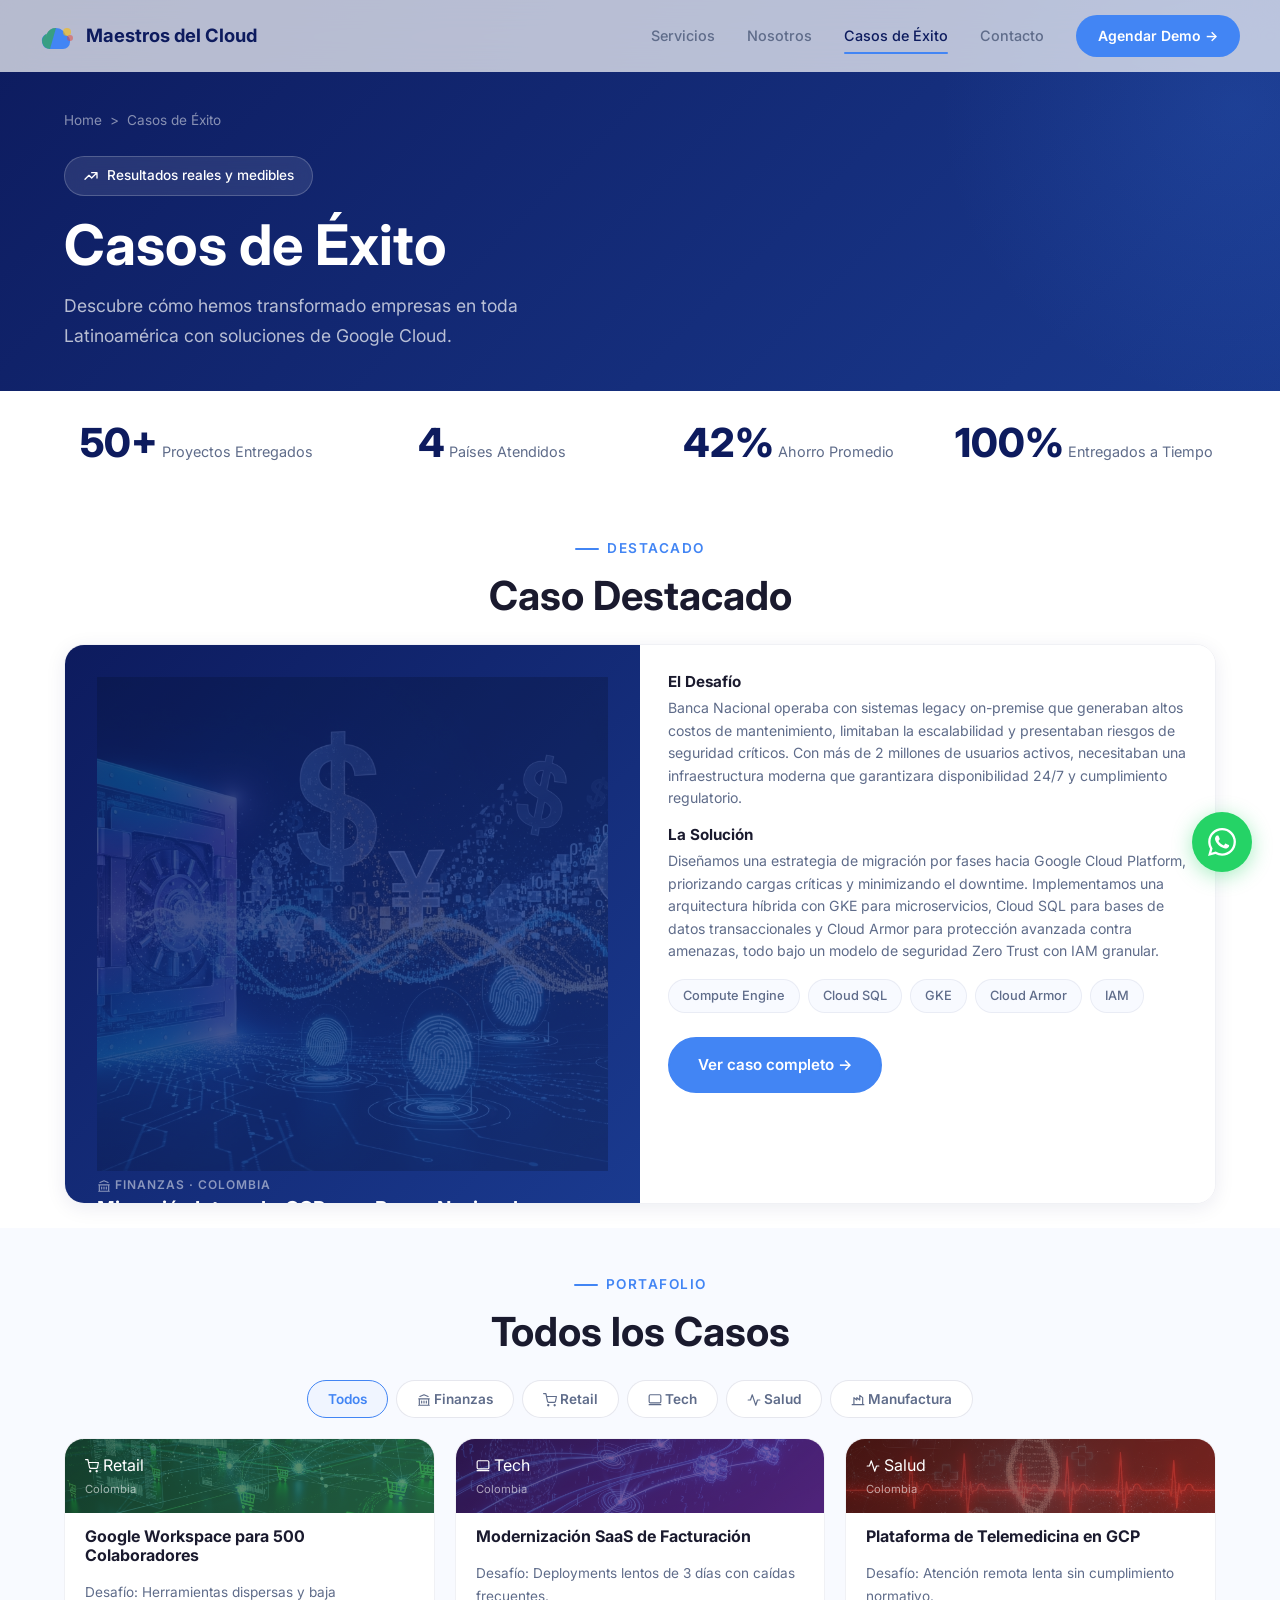
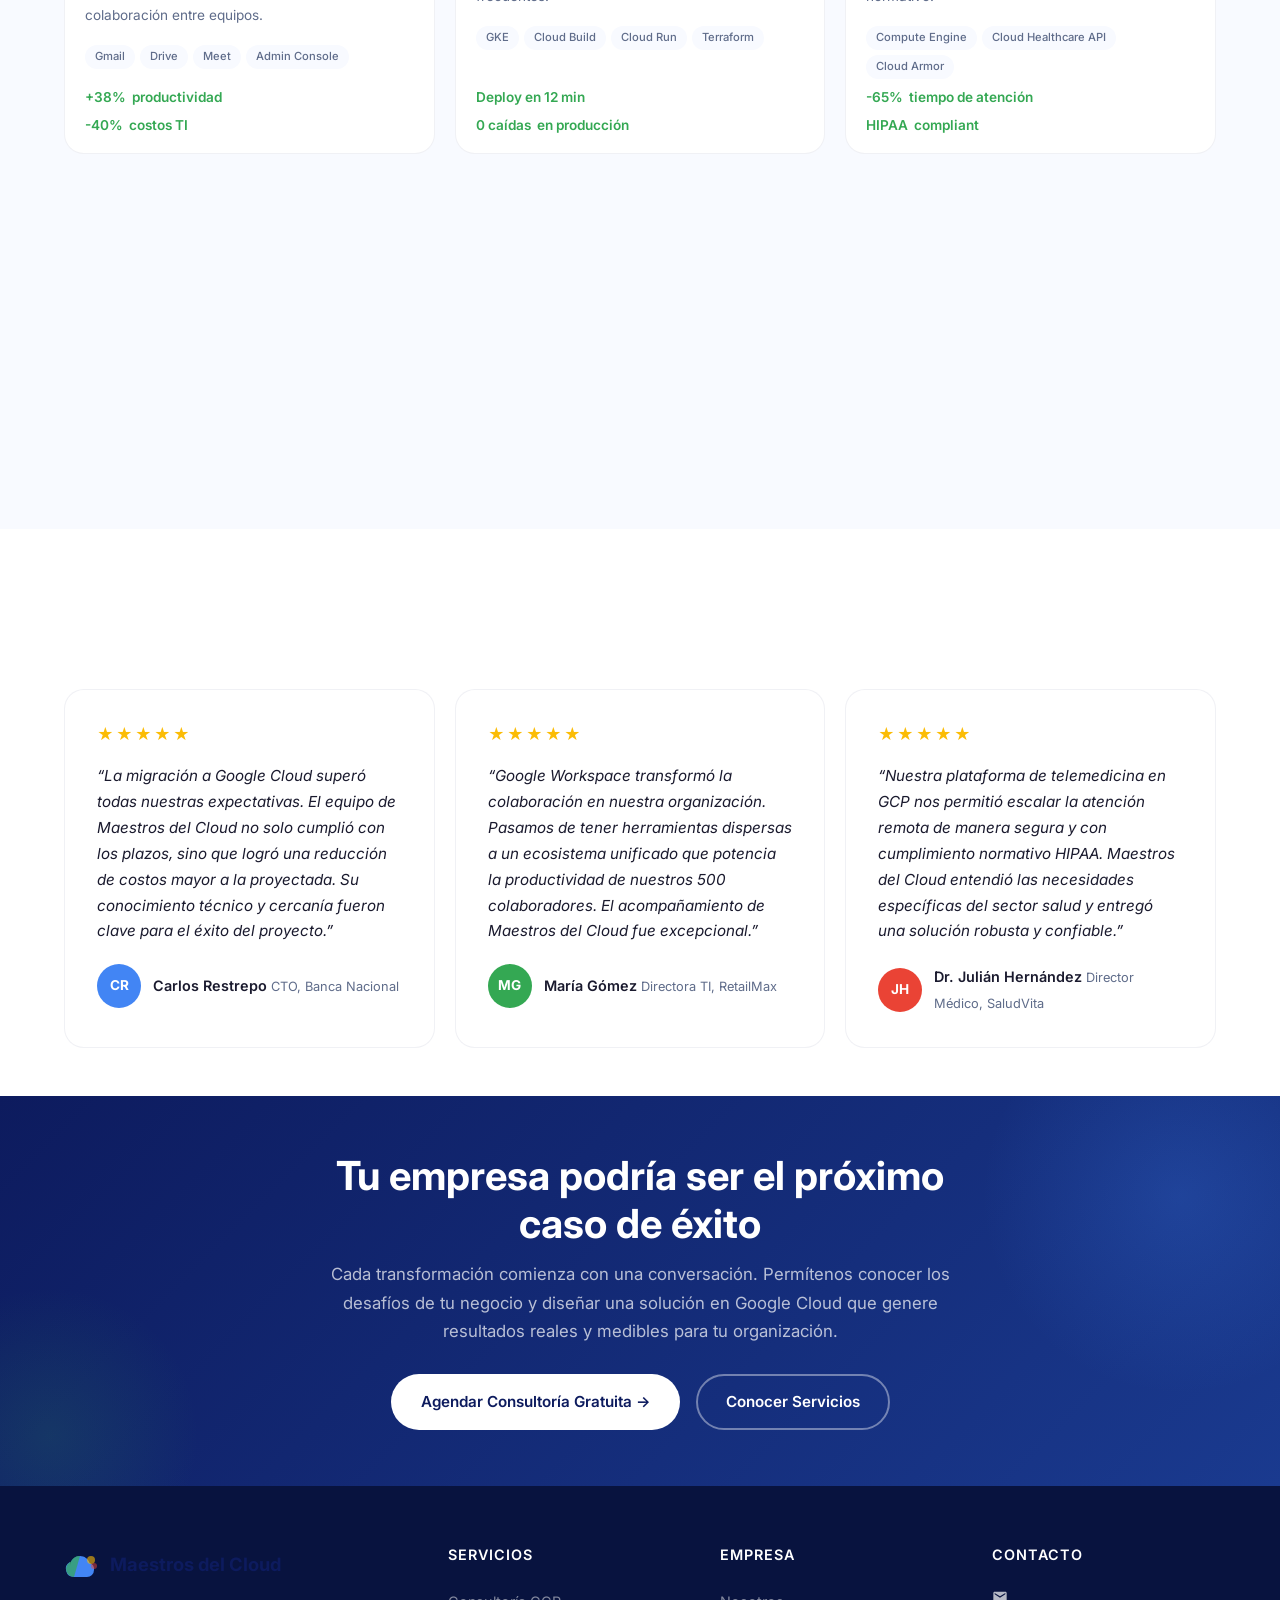
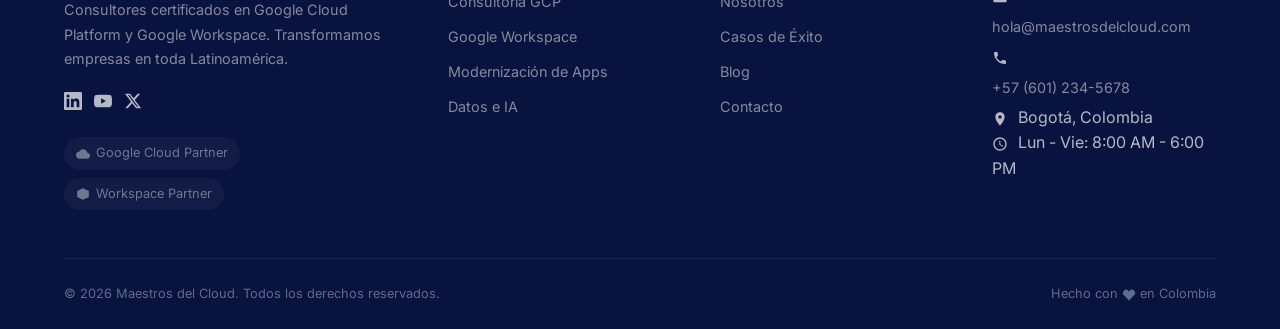
==== casos.html @ fa3786d3 "feat: Maestros del Cloud MVP - Google Cloud Partner website Complete static website for a Google Clo" ====
<!DOCTYPE html>
<html lang="es">
<head>
  <meta charset="UTF-8">
  <meta name="viewport" content="width=device-width, initial-scale=1.0">
  <meta name="description" content="Casos de &Eacute;xito &mdash; Maestros del Cloud. Descubre c&oacute;mo hemos transformado empresas en Latinoam&eacute;rica con soluciones de Google Cloud.">
  <meta name="keywords" content="Google Cloud, casos de &eacute;xito, migraci&oacute;n cloud, Colombia, LATAM, GCP, Google Workspace">
  <meta name="author" content="Maestros del Cloud">
  <title>Casos de &Eacute;xito &mdash; Maestros del Cloud | Google Cloud Partner Colombia</title>
  <link rel="icon" type="image/svg+xml" href="data:image/svg+xml,<svg xmlns='http://www.w3.org/2000/svg' width='32' height='32' viewBox='0 0 36 36'><path d='M6 20c0-5.523 4.477-10 10-10 4.4 0 8.1 2.8 9.5 6.7A7 7 0 0130 24a7 7 0 01-7 7H10a8 8 0 01-4-15z' fill='%234285F4'/><path d='M10 31a8 8 0 01-3.2-15.3A10 10 0 0116 10' fill='%2334A853' opacity='0.7'/><circle cx='27' cy='14' r='4' fill='%23FBBC05' opacity='0.6'/></svg>">
  <link rel="preconnect" href="https://fonts.googleapis.com">
  <link rel="preconnect" href="https://fonts.gstatic.com" crossorigin>
  <link href="https://fonts.googleapis.com/css2?family=Inter:wght@400;500;600;700;800&display=swap" rel="stylesheet">
  <link rel="stylesheet" href="styles.css">
</head>
<body>

  <!-- ============ NAVBAR ============ -->
  <nav class="navbar">
    <div class="nav-inner">
      <a href="index.html" class="nav-logo">
        <svg width="36" height="36" viewBox="0 0 36 36" fill="none">
          <path d="M6 20c0-5.523 4.477-10 10-10 4.4 0 8.1 2.8 9.5 6.7A7 7 0 0130 24a7 7 0 01-7 7H10a8 8 0 01-4-15z" fill="#4285F4"/>
          <path d="M10 31a8 8 0 01-3.2-15.3A10 10 0 0116 10" fill="#34A853" opacity="0.7"/>
          <circle cx="27" cy="14" r="4" fill="#FBBC05" opacity="0.6"/>
          <circle cx="30" cy="20" r="3" fill="#EA4335" opacity="0.5"/>
        </svg>
        <span>Maestros del Cloud</span>
      </a>
      <div class="nav-links">
        <a href="servicios.html">Servicios</a>
        <a href="nosotros.html">Nosotros</a>
        <a href="casos.html" class="active">Casos de &Eacute;xito</a>
        <a href="contacto.html">Contacto</a>
        <a href="contacto.html" class="nav-cta">Agendar Demo &rarr;</a>
      </div>
      <button class="hamburger" aria-label="Men&uacute;">
        <span></span><span></span><span></span>
      </button>
    </div>
  </nav>

  <!-- ============ PAGE HERO ============ -->
  <section class="page-hero">
    <div class="container">
      <nav class="breadcrumb reveal" aria-label="Breadcrumb">
        <a href="index.html">Home</a>
        <span>&gt;</span>
        <span>Casos de &Eacute;xito</span>
      </nav>
      <div class="hero-badge reveal reveal-delay-1"><svg width="16" height="16" viewBox="0 0 24 24" fill="none" stroke="currentColor" stroke-width="2" stroke-linecap="round" stroke-linejoin="round" style="display:inline;vertical-align:middle"><path d="M13 7h8m0 0v8m0-8l-8 8-4-4-6 6"/></svg> Resultados reales y medibles</div>
      <h1 class="reveal reveal-delay-2">Casos de &Eacute;xito</h1>
      <p class="page-hero-subtitle reveal reveal-delay-3">Descubre c&oacute;mo hemos transformado empresas en toda Latinoam&eacute;rica con soluciones de Google Cloud.</p>
    </div>
  </section>

  <!-- ============ STATS BAND ============ -->
  <section class="stats-band reveal">
    <div class="container">
      <div class="stats-grid">
        <div class="stat-item">
          <span class="stat-number" data-count="50" data-suffix="+">0</span>
          <span class="stat-label">Proyectos Entregados</span>
        </div>
        <div class="stat-item">
          <span class="stat-number" data-count="4">0</span>
          <span class="stat-label">Pa&iacute;ses Atendidos</span>
        </div>
        <div class="stat-item">
          <span class="stat-number" data-count="42" data-suffix="%">0</span>
          <span class="stat-label">Ahorro Promedio</span>
        </div>
        <div class="stat-item">
          <span class="stat-number" data-count="100" data-suffix="%">0</span>
          <span class="stat-label">Entregados a Tiempo</span>
        </div>
      </div>
    </div>
  </section>

  <!-- ============ FEATURED CASE ============ -->
  <section class="featured-case-section reveal">
    <div class="container">
      <div class="section-header">
        <span class="section-label reveal">Destacado</span>
        <h2 class="reveal reveal-delay-1">Caso Destacado</h2>
      </div>
      <div class="featured-case">
        <div class="featured-case-dark reveal reveal-delay-1">
          <img src="assets/case-finanzas.png" alt="" class="featured-case-bg" loading="lazy" aria-hidden="true">
          <span class="tag"><svg width="14" height="14" viewBox="0 0 24 24" fill="none" stroke="currentColor" stroke-width="2" stroke-linecap="round" stroke-linejoin="round" style="display:inline;vertical-align:middle"><path d="M3 21h18M3 10h18M5 6l7-3 7 3M4 10v11m16-11v11M8 14v3m4-3v3m4-3v3"/></svg> FINANZAS &middot; COLOMBIA</span>
          <h3>Migraci&oacute;n Integral a GCP para Banca Nacional</h3>
          <div class="featured-metrics">
            <div class="featured-metric">
              <span class="value green">-42%</span>
              <span class="label">Reducci&oacute;n de costos</span>
            </div>
            <div class="featured-metric">
              <span class="value yellow">99.99%</span>
              <span class="label">Uptime alcanzado</span>
            </div>
            <div class="featured-metric">
              <span class="value blue">6 sem</span>
              <span class="label">Tiempo de migraci&oacute;n</span>
            </div>
          </div>
        </div>
        <div class="featured-case-light reveal reveal-delay-2">
          <h4>El Desaf&iacute;o</h4>
          <p>Banca Nacional operaba con sistemas legacy on-premise que generaban altos costos de mantenimiento, limitaban la escalabilidad y presentaban riesgos de seguridad cr&iacute;ticos. Con m&aacute;s de 2 millones de usuarios activos, necesitaban una infraestructura moderna que garantizara disponibilidad 24/7 y cumplimiento regulatorio.</p>
          <h4>La Soluci&oacute;n</h4>
          <p>Dise&ntilde;amos una estrategia de migraci&oacute;n por fases hacia Google Cloud Platform, priorizando cargas cr&iacute;ticas y minimizando el downtime. Implementamos una arquitectura h&iacute;brida con GKE para microservicios, Cloud SQL para bases de datos transaccionales y Cloud Armor para protecci&oacute;n avanzada contra amenazas, todo bajo un modelo de seguridad Zero Trust con IAM granular.</p>
          <div class="tech-pills">
            <span class="tech-pill">Compute Engine</span>
            <span class="tech-pill">Cloud SQL</span>
            <span class="tech-pill">GKE</span>
            <span class="tech-pill">Cloud Armor</span>
            <span class="tech-pill">IAM</span>
          </div>
          <a href="#" class="btn btn-accent">Ver caso completo &rarr;</a>
        </div>
      </div>
    </div>
  </section>

  <!-- ============ FILTER + CASES GRID ============ -->
  <section class="bg-light reveal">
    <div class="container">
      <div class="section-header">
        <span class="section-label reveal">Portafolio</span>
        <h2 class="reveal reveal-delay-1">Todos los Casos</h2>
      </div>

      <div class="filter-tabs">
        <button class="filter-tab active" data-filter="all">Todos</button>
        <button class="filter-tab" data-filter="finanzas"><svg width="14" height="14" viewBox="0 0 24 24" fill="none" stroke="currentColor" stroke-width="2" stroke-linecap="round" stroke-linejoin="round" style="display:inline;vertical-align:middle"><path d="M3 21h18M3 10h18M5 6l7-3 7 3M4 10v11m16-11v11M8 14v3m4-3v3m4-3v3"/></svg> Finanzas</button>
        <button class="filter-tab" data-filter="retail"><svg width="14" height="14" viewBox="0 0 24 24" fill="none" stroke="currentColor" stroke-width="2" stroke-linecap="round" stroke-linejoin="round" style="display:inline;vertical-align:middle"><circle cx="9" cy="21" r="1"/><circle cx="20" cy="21" r="1"/><path d="M1 1h4l2.68 13.39a2 2 0 002 1.61h9.72a2 2 0 002-1.61L23 6H6"/></svg> Retail</button>
        <button class="filter-tab" data-filter="tech"><svg width="14" height="14" viewBox="0 0 24 24" fill="none" stroke="currentColor" stroke-width="2" stroke-linecap="round" stroke-linejoin="round" style="display:inline;vertical-align:middle"><rect x="2" y="3" width="20" height="14" rx="2" ry="2"/><line x1="2" y1="20" x2="22" y2="20"/></svg> Tech</button>
        <button class="filter-tab" data-filter="salud"><svg width="14" height="14" viewBox="0 0 24 24" fill="none" stroke="currentColor" stroke-width="2" stroke-linecap="round" stroke-linejoin="round" style="display:inline;vertical-align:middle"><path d="M22 12h-4l-3 9L9 3l-3 9H2"/></svg> Salud</button>
        <button class="filter-tab" data-filter="manufactura"><svg width="14" height="14" viewBox="0 0 24 24" fill="none" stroke="currentColor" stroke-width="2" stroke-linecap="round" stroke-linejoin="round" style="display:inline;vertical-align:middle"><path d="M2 20h20M5 20V8l5 4V8l5 4V4l5 4v12"/></svg> Manufactura</button>
      </div>

      <div class="cases-grid">

        <!-- Card 1: Retail — Colombia -->
        <div class="case-card reveal reveal-delay-1" data-category="retail">
          <div class="case-card-header retail">
            <img src="assets/case-retail.png" alt="" class="case-card-bg" loading="lazy" aria-hidden="true">
            <span class="case-tag"><svg width="14" height="14" viewBox="0 0 24 24" fill="none" stroke="currentColor" stroke-width="2" stroke-linecap="round" stroke-linejoin="round" style="display:inline;vertical-align:middle"><circle cx="9" cy="21" r="1"/><circle cx="20" cy="21" r="1"/><path d="M1 1h4l2.68 13.39a2 2 0 002 1.61h9.72a2 2 0 002-1.61L23 6H6"/></svg> Retail</span>
            <span class="country-tag">Colombia</span>
          </div>
          <h4>Google Workspace para 500 Colaboradores</h4>
          <div class="case-card-body">
            <p>Desaf&iacute;o: Herramientas dispersas y baja colaboraci&oacute;n entre equipos.</p>
            <div class="case-techs">
              <span class="case-tech-pill">Gmail</span>
              <span class="case-tech-pill">Drive</span>
              <span class="case-tech-pill">Meet</span>
              <span class="case-tech-pill">Admin Console</span>
            </div>
            <div class="case-results">
              <div class="result-item">
                <span class="result-value">+38%</span>
                <span class="result-label">productividad</span>
              </div>
              <div class="result-item">
                <span class="result-value">-40%</span>
                <span class="result-label">costos TI</span>
              </div>
            </div>
          </div>
        </div>

        <!-- Card 2: Tech — Colombia -->
        <div class="case-card reveal reveal-delay-1" data-category="tech">
          <div class="case-card-header tech">
            <img src="assets/case-tech.png" alt="" class="case-card-bg" loading="lazy" aria-hidden="true">
            <span class="case-tag"><svg width="14" height="14" viewBox="0 0 24 24" fill="none" stroke="currentColor" stroke-width="2" stroke-linecap="round" stroke-linejoin="round" style="display:inline;vertical-align:middle"><rect x="2" y="3" width="20" height="14" rx="2" ry="2"/><line x1="2" y1="20" x2="22" y2="20"/></svg> Tech</span>
            <span class="country-tag">Colombia</span>
          </div>
          <h4>Modernizaci&oacute;n SaaS de Facturaci&oacute;n</h4>
          <div class="case-card-body">
            <p>Desaf&iacute;o: Deployments lentos de 3 d&iacute;as con ca&iacute;das frecuentes.</p>
            <div class="case-techs">
              <span class="case-tech-pill">GKE</span>
              <span class="case-tech-pill">Cloud Build</span>
              <span class="case-tech-pill">Cloud Run</span>
              <span class="case-tech-pill">Terraform</span>
            </div>
            <div class="case-results">
              <div class="result-item">
                <span class="result-value">Deploy en 12 min</span>
                <span class="result-label"></span>
              </div>
              <div class="result-item">
                <span class="result-value">0 ca&iacute;das</span>
                <span class="result-label">en producci&oacute;n</span>
              </div>
            </div>
          </div>
        </div>

        <!-- Card 3: Salud — Colombia -->
        <div class="case-card reveal reveal-delay-2" data-category="salud">
          <div class="case-card-header salud">
            <img src="assets/case-salud.png" alt="" class="case-card-bg" loading="lazy" aria-hidden="true">
            <span class="case-tag"><svg width="14" height="14" viewBox="0 0 24 24" fill="none" stroke="currentColor" stroke-width="2" stroke-linecap="round" stroke-linejoin="round" style="display:inline;vertical-align:middle"><path d="M22 12h-4l-3 9L9 3l-3 9H2"/></svg> Salud</span>
            <span class="country-tag">Colombia</span>
          </div>
          <h4>Plataforma de Telemedicina en GCP</h4>
          <div class="case-card-body">
            <p>Desaf&iacute;o: Atenci&oacute;n remota lenta sin cumplimiento normativo.</p>
            <div class="case-techs">
              <span class="case-tech-pill">Compute Engine</span>
              <span class="case-tech-pill">Cloud Healthcare API</span>
              <span class="case-tech-pill">Cloud Armor</span>
            </div>
            <div class="case-results">
              <div class="result-item">
                <span class="result-value">-65%</span>
                <span class="result-label">tiempo de atenci&oacute;n</span>
              </div>
              <div class="result-item">
                <span class="result-value">HIPAA</span>
                <span class="result-label">compliant</span>
              </div>
            </div>
          </div>
        </div>

        <!-- Card 4: Manufactura — Ecuador -->
        <div class="case-card reveal reveal-delay-2" data-category="manufactura">
          <div class="case-card-header manufactura">
            <img src="assets/case-manufactura.png" alt="" class="case-card-bg" loading="lazy" aria-hidden="true">
            <span class="case-tag"><svg width="14" height="14" viewBox="0 0 24 24" fill="none" stroke="currentColor" stroke-width="2" stroke-linecap="round" stroke-linejoin="round" style="display:inline;vertical-align:middle"><path d="M2 20h20M5 20V8l5 4V8l5 4V4l5 4v12"/></svg> Manufactura</span>
            <span class="country-tag">Ecuador</span>
          </div>
          <h4>Anal&iacute;tica en Tiempo Real</h4>
          <div class="case-card-body">
            <p>Desaf&iacute;o: Reportes con 48 horas de retraso en l&iacute;nea de producci&oacute;n.</p>
            <div class="case-techs">
              <span class="case-tech-pill">BigQuery</span>
              <span class="case-tech-pill">Pub/Sub</span>
              <span class="case-tech-pill">Looker</span>
              <span class="case-tech-pill">Dataflow</span>
            </div>
            <div class="case-results">
              <div class="result-item">
                <span class="result-value">Datos en tiempo real</span>
                <span class="result-label"></span>
              </div>
              <div class="result-item">
                <span class="result-value">-28%</span>
                <span class="result-label">paradas no planificadas</span>
              </div>
            </div>
          </div>
        </div>

        <!-- Card 5: Finanzas — Peru -->
        <div class="case-card reveal reveal-delay-3" data-category="finanzas">
          <div class="case-card-header finanzas">
            <img src="assets/case-finanzas.png" alt="" class="case-card-bg" loading="lazy" aria-hidden="true">
            <span class="case-tag"><svg width="14" height="14" viewBox="0 0 24 24" fill="none" stroke="currentColor" stroke-width="2" stroke-linecap="round" stroke-linejoin="round" style="display:inline;vertical-align:middle"><path d="M3 21h18M3 10h18M5 6l7-3 7 3M4 10v11m16-11v11M8 14v3m4-3v3m4-3v3"/></svg> Finanzas</span>
            <span class="country-tag">Per&uacute;</span>
          </div>
          <h4>Detecci&oacute;n de Fraude con ML</h4>
          <div class="case-card-body">
            <p>Desaf&iacute;o: Sistema de detecci&oacute;n obsoleto con alta tasa de falsos positivos.</p>
            <div class="case-techs">
              <span class="case-tech-pill">Vertex AI</span>
              <span class="case-tech-pill">BigQuery ML</span>
              <span class="case-tech-pill">Pub/Sub</span>
              <span class="case-tech-pill">Cloud Functions</span>
            </div>
            <div class="case-results">
              <div class="result-item">
                <span class="result-value">96%</span>
                <span class="result-label">precisi&oacute;n</span>
              </div>
              <div class="result-item">
                <span class="result-value">$1.4M</span>
                <span class="result-label">ahorrado en fraude</span>
              </div>
            </div>
          </div>
        </div>

        <!-- Card 6: Retail — Mexico -->
        <div class="case-card reveal reveal-delay-3" data-category="retail">
          <div class="case-card-header retail">
            <img src="assets/case-retail.png" alt="" class="case-card-bg" loading="lazy" aria-hidden="true">
            <span class="case-tag"><svg width="14" height="14" viewBox="0 0 24 24" fill="none" stroke="currentColor" stroke-width="2" stroke-linecap="round" stroke-linejoin="round" style="display:inline;vertical-align:middle"><circle cx="9" cy="21" r="1"/><circle cx="20" cy="21" r="1"/><path d="M1 1h4l2.68 13.39a2 2 0 002 1.61h9.72a2 2 0 002-1.61L23 6H6"/></svg> Retail</span>
            <span class="country-tag">M&eacute;xico</span>
          </div>
          <h4>E-commerce Escalable en GCP</h4>
          <div class="case-card-body">
            <p>Desaf&iacute;o: Infraestructura que no soportaba picos de demanda estacionales.</p>
            <div class="case-techs">
              <span class="case-tech-pill">GKE</span>
              <span class="case-tech-pill">Cloud CDN</span>
              <span class="case-tech-pill">Cloud Load Balancing</span>
              <span class="case-tech-pill">Memorystore</span>
            </div>
            <div class="case-results">
              <div class="result-item">
                <span class="result-value">10x</span>
                <span class="result-label">capacidad</span>
              </div>
              <div class="result-item">
                <span class="result-value">-35%</span>
                <span class="result-label">costos de infraestructura</span>
              </div>
            </div>
          </div>
        </div>

      </div>
    </div>
  </section>

  <!-- ============ TESTIMONIALS ============ -->
  <section class="reveal">
    <div class="container">
      <div class="section-header">
        <span class="section-label reveal">Testimonios</span>
        <h2 class="reveal reveal-delay-1">Lo que dicen nuestros clientes</h2>
      </div>
      <div class="cases-grid">

        <div class="testimonial-card reveal reveal-delay-1">
          <div class="testimonial-stars">&starf;&starf;&starf;&starf;&starf;</div>
          <blockquote>&ldquo;La migraci&oacute;n a Google Cloud super&oacute; todas nuestras expectativas. El equipo de Maestros del Cloud no solo cumpli&oacute; con los plazos, sino que logr&oacute; una reducci&oacute;n de costos mayor a la proyectada. Su conocimiento t&eacute;cnico y cercan&iacute;a fueron clave para el &eacute;xito del proyecto.&rdquo;</blockquote>
          <div class="testimonial-author">
            <div class="testimonial-avatar" style="background-color: #4285F4;">CR</div>
            <div>
              <span class="name">Carlos Restrepo</span>
              <span class="role">CTO, Banca Nacional</span>
            </div>
          </div>
        </div>

        <div class="testimonial-card reveal reveal-delay-2">
          <div class="testimonial-stars">&starf;&starf;&starf;&starf;&starf;</div>
          <blockquote>&ldquo;Google Workspace transform&oacute; la colaboraci&oacute;n en nuestra organizaci&oacute;n. Pasamos de tener herramientas dispersas a un ecosistema unificado que potencia la productividad de nuestros 500 colaboradores. El acompa&ntilde;amiento de Maestros del Cloud fue excepcional.&rdquo;</blockquote>
          <div class="testimonial-author">
            <div class="testimonial-avatar" style="background-color: #34A853;">MG</div>
            <div>
              <span class="name">Mar&iacute;a G&oacute;mez</span>
              <span class="role">Directora TI, RetailMax</span>
            </div>
          </div>
        </div>

        <div class="testimonial-card reveal reveal-delay-3">
          <div class="testimonial-stars">&starf;&starf;&starf;&starf;&starf;</div>
          <blockquote>&ldquo;Nuestra plataforma de telemedicina en GCP nos permiti&oacute; escalar la atenci&oacute;n remota de manera segura y con cumplimiento normativo HIPAA. Maestros del Cloud entendi&oacute; las necesidades espec&iacute;ficas del sector salud y entreg&oacute; una soluci&oacute;n robusta y confiable.&rdquo;</blockquote>
          <div class="testimonial-author">
            <div class="testimonial-avatar" style="background-color: #EA4335;">JH</div>
            <div>
              <span class="name">Dr. Juli&aacute;n Hern&aacute;ndez</span>
              <span class="role">Director M&eacute;dico, SaludVita</span>
            </div>
          </div>
        </div>

      </div>
    </div>
  </section>

  <!-- ============ CTA ============ -->
  <section class="cta-section reveal">
    <div class="container">
      <div class="cta-content">
        <h2>Tu empresa podr&iacute;a ser el pr&oacute;ximo caso de &eacute;xito</h2>
        <p>Cada transformaci&oacute;n comienza con una conversaci&oacute;n. Perm&iacute;tenos conocer los desaf&iacute;os de tu negocio y dise&ntilde;ar una soluci&oacute;n en Google Cloud que genere resultados reales y medibles para tu organizaci&oacute;n.</p>
        <div class="cta-buttons">
          <a href="contacto.html" class="btn btn-primary">Agendar Consultor&iacute;a Gratuita &rarr;</a>
          <a href="servicios.html" class="btn btn-outline">Conocer Servicios</a>
        </div>
      </div>
    </div>
  </section>

  <!-- ============ FOOTER ============ -->
  <footer class="footer">
    <div class="container">
      <div class="footer-grid">
        <div class="footer-brand">
          <a href="index.html" class="nav-logo">
            <svg width="36" height="36" viewBox="0 0 36 36" fill="none" xmlns="http://www.w3.org/2000/svg">
              <path d="M6 20c0-5.523 4.477-10 10-10 4.4 0 8.1 2.8 9.5 6.7A7 7 0 0130 24a7 7 0 01-7 7H10a8 8 0 01-4-15z" fill="#4285F4"/>
              <path d="M10 31a8 8 0 01-3.2-15.3A10 10 0 0116 10" fill="#34A853" opacity="0.7"/>
              <circle cx="27" cy="14" r="4" fill="#FBBC05" opacity="0.6"/>
              <circle cx="30" cy="20" r="3" fill="#EA4335" opacity="0.5"/>
            </svg>
            <span>Maestros del Cloud</span>
          </a>
          <p>Consultores certificados en Google Cloud Platform y Google Workspace. Transformamos empresas en toda Latinoam&eacute;rica.</p>
          <div class="footer-socials">
            <a href="#" aria-label="LinkedIn" target="_blank" rel="noopener noreferrer">
              <svg width="18" height="18" viewBox="0 0 24 24" fill="currentColor"><path d="M20.447 20.452h-3.554v-5.569c0-1.328-.027-3.037-1.852-3.037-1.853 0-2.136 1.445-2.136 2.939v5.667H9.351V9h3.414v1.561h.046c.477-.9 1.637-1.85 3.37-1.85 3.601 0 4.267 2.37 4.267 5.455v6.286zM5.337 7.433a2.062 2.062 0 01-2.063-2.065 2.064 2.064 0 112.063 2.065zm1.782 13.019H3.555V9h3.564v11.452zM22.225 0H1.771C.792 0 0 .774 0 1.729v20.542C0 23.227.792 24 1.771 24h20.451C23.2 24 24 23.227 24 22.271V1.729C24 .774 23.2 0 22.222 0h.003z"/></svg>
            </a>
            <a href="#" aria-label="YouTube" target="_blank" rel="noopener noreferrer">
              <svg width="18" height="18" viewBox="0 0 24 24" fill="currentColor"><path d="M23.498 6.186a3.016 3.016 0 00-2.122-2.136C19.505 3.545 12 3.545 12 3.545s-7.505 0-9.377.505A3.017 3.017 0 00.502 6.186C0 8.07 0 12 0 12s0 3.93.502 5.814a3.016 3.016 0 002.122 2.136c1.871.505 9.376.505 9.376.505s7.505 0 9.377-.505a3.015 3.015 0 002.122-2.136C24 15.93 24 12 24 12s0-3.93-.502-5.814zM9.545 15.568V8.432L15.818 12l-6.273 3.568z"/></svg>
            </a>
            <a href="#" aria-label="X (Twitter)" target="_blank" rel="noopener noreferrer">
              <svg width="18" height="18" viewBox="0 0 24 24" fill="currentColor"><path d="M18.244 2.25h3.308l-7.227 8.26 8.502 11.24H16.17l-5.214-6.817L4.99 21.75H1.68l7.73-8.835L1.254 2.25H8.08l4.713 6.231zm-1.161 17.52h1.833L7.084 4.126H5.117z"/></svg>
            </a>
          </div>
          <div class="footer-badges">
            <span class="footer-badge"><svg width="14" height="14" viewBox="0 0 24 24" fill="currentColor" style="display:inline;vertical-align:middle"><path d="M19.35 10.04A7.49 7.49 0 0012 4C9.11 4 6.6 5.64 5.35 8.04A5.994 5.994 0 000 14c0 3.31 2.69 6 6 6h13c2.76 0 5-2.24 5-5 0-2.64-2.05-4.78-4.65-4.96z"/></svg> Google Cloud Partner</span>
            <span class="footer-badge"><svg width="14" height="14" viewBox="0 0 24 24" fill="currentColor" style="display:inline;vertical-align:middle"><path d="M12 2L2 7v10l10 5 10-5V7L12 2z"/></svg> Workspace Partner</span>
          </div>
        </div>
        <div class="footer-col">
          <h4>Servicios</h4>
          <ul>
            <li><a href="servicios.html">Consultor&iacute;a GCP</a></li>
            <li><a href="servicios.html">Google Workspace</a></li>
            <li><a href="servicios.html">Modernizaci&oacute;n de Apps</a></li>
            <li><a href="servicios.html">Datos e IA</a></li>
          </ul>
        </div>
        <div class="footer-col">
          <h4>Empresa</h4>
          <ul>
            <li><a href="nosotros.html">Nosotros</a></li>
            <li><a href="casos.html">Casos de &Eacute;xito</a></li>
            <li><a href="#">Blog</a></li>
            <li><a href="contacto.html">Contacto</a></li>
          </ul>
        </div>
        <div class="footer-col">
          <h4>Contacto</h4>
          <ul>
            <li>
              <svg width="16" height="16" viewBox="0 0 24 24" fill="currentColor" style="vertical-align: middle; margin-right: 6px;"><path d="M20 4H4c-1.1 0-2 .9-2 2v12c0 1.1.9 2 2 2h16c1.1 0 2-.9 2-2V6c0-1.1-.9-2-2-2zm0 4l-8 5-8-5V6l8 5 8-5v2z"/></svg>
              <a href="mailto:hola@maestrosdelcloud.com">hola@maestrosdelcloud.com</a>
            </li>
            <li>
              <svg width="16" height="16" viewBox="0 0 24 24" fill="currentColor" style="vertical-align: middle; margin-right: 6px;"><path d="M6.62 10.79c1.44 2.83 3.76 5.14 6.59 6.59l2.2-2.2c.27-.27.67-.36 1.02-.24 1.12.37 2.33.57 3.57.57.55 0 1 .45 1 1V20c0 .55-.45 1-1 1-9.39 0-17-7.61-17-17 0-.55.45-1 1-1h3.5c.55 0 1 .45 1 1 0 1.25.2 2.45.57 3.57.11.35.03.74-.25 1.02l-2.2 2.2z"/></svg>
              <a href="tel:+576012345678">+57 (601) 234-5678</a>
            </li>
            <li>
              <svg width="16" height="16" viewBox="0 0 24 24" fill="currentColor" style="vertical-align: middle; margin-right: 6px;"><path d="M12 2C8.13 2 5 5.13 5 9c0 5.25 7 13 7 13s7-7.75 7-13c0-3.87-3.13-7-7-7zm0 9.5a2.5 2.5 0 010-5 2.5 2.5 0 010 5z"/></svg>
              Bogot&aacute;, Colombia
            </li>
            <li>
              <svg width="16" height="16" viewBox="0 0 24 24" fill="currentColor" style="vertical-align: middle; margin-right: 6px;"><path d="M11.99 2C6.47 2 2 6.48 2 12s4.47 10 9.99 10C17.52 22 22 17.52 22 12S17.52 2 11.99 2zM12 20c-4.42 0-8-3.58-8-8s3.58-8 8-8 8 3.58 8 8-3.58 8-8 8zm.5-13H11v6l5.25 3.15.75-1.23-4.5-2.67z"/></svg>
              Lun - Vie: 8:00 AM - 6:00 PM
            </li>
          </ul>
        </div>
      </div>
      <div class="footer-bottom">
        <p>&copy; 2026 Maestros del Cloud. Todos los derechos reservados.</p>
        <p>Hecho con <svg width="14" height="14" viewBox="0 0 24 24" fill="currentColor" style="display:inline;vertical-align:middle"><path d="M20.84 4.61a5.5 5.5 0 00-7.78 0L12 5.67l-1.06-1.06a5.5 5.5 0 00-7.78 7.78l1.06 1.06L12 21.23l7.78-7.78 1.06-1.06a5.5 5.5 0 000-7.78z"/></svg> en Colombia</p>
      </div>
    </div>
  </footer>

  <!-- ============ WHATSAPP FLOAT ============ -->
  <a href="https://wa.me/576012345678" class="whatsapp-float" target="_blank" aria-label="WhatsApp">
    <svg viewBox="0 0 24 24" width="28" height="28" fill="#fff">
      <path d="M17.472 14.382c-.297-.149-1.758-.867-2.03-.967-.273-.099-.471-.148-.67.15-.197.297-.767.966-.94 1.164-.173.199-.347.223-.644.075-.297-.15-1.255-.463-2.39-1.475-.883-.788-1.48-1.761-1.653-2.059-.173-.297-.018-.458.13-.606.134-.133.298-.347.446-.52.149-.174.198-.298.298-.497.099-.198.05-.371-.025-.52-.075-.149-.669-1.612-.916-2.207-.242-.579-.487-.5-.669-.51-.173-.008-.371-.01-.57-.01-.198 0-.52.074-.792.372-.272.297-1.04 1.016-1.04 2.479 0 1.462 1.065 2.875 1.213 3.074.149.198 2.096 3.2 5.077 4.487.709.306 1.262.489 1.694.625.712.227 1.36.195 1.871.118.571-.085 1.758-.719 2.006-1.413.248-.694.248-1.289.173-1.413-.074-.124-.272-.198-.57-.347m-5.421 7.403h-.004a9.87 9.87 0 01-5.031-1.378l-.361-.214-3.741.982.998-3.648-.235-.374a9.86 9.86 0 01-1.51-5.26c.001-5.45 4.436-9.884 9.888-9.884 2.64 0 5.122 1.03 6.988 2.898a9.825 9.825 0 012.893 6.994c-.003 5.45-4.437 9.884-9.885 9.884m8.413-18.297A11.815 11.815 0 0012.05 0C5.495 0 .16 5.335.157 11.892c0 2.096.547 4.142 1.588 5.945L.057 24l6.305-1.654a11.882 11.882 0 005.683 1.448h.005c6.554 0 11.89-5.335 11.893-11.893a11.821 11.821 0 00-3.48-8.413z"/>
    </svg>
  </a>

  <script src="main.js"></script>
</body>
</html>
---- styles.css ----
/* ============================================
   MAESTROS DEL CLOUD — Global Styles
   ============================================ */

/* --- CSS Variables --- */
:root {
  /* Colors */
  --primary: #0d1b5e;
  --primary-dark: #08133f;
  --accent: #4285F4;
  --accent-light: #6ea8fe;
  --google-blue: #4285F4;
  --google-green: #34A853;
  --google-red: #EA4335;
  --google-yellow: #FBBC05;
  --text-dark: #1a1a2e;
  --text-light: #5f6c8a;
  --bg-light: #f8faff;
  --white: #ffffff;
  --footer-bg: #08133f;
  --whatsapp: #25D366;

  /* Shadows */
  --shadow-sm: 0 2px 8px rgba(13, 27, 94, 0.06);
  --shadow-md: 0 4px 20px rgba(13, 27, 94, 0.08);
  --shadow-lg: 0 8px 40px rgba(13, 27, 94, 0.12);
  --shadow-xl: 0 16px 60px rgba(13, 27, 94, 0.16);
  --shadow-card-hover: 0 12px 40px rgba(13, 27, 94, 0.15);

  /* Radii */
  --radius: 12px;
  --radius-lg: 20px;
  --radius-pill: 100px;

  /* Transitions */
  --transition: 0.25s ease;
  --transition-slow: 0.4s cubic-bezier(0.16, 1, 0.3, 1);

  /* Typography */
  --font: 'Inter', -apple-system, BlinkMacSystemFont, sans-serif;

  /* Layout */
  --container: 1200px;
  --nav-height: 72px;
}

/* --- Reset & Base --- */
*, *::before, *::after {
  margin: 0;
  padding: 0;
  box-sizing: border-box;
}

html {
  scroll-behavior: smooth;
  -webkit-font-smoothing: antialiased;
  -moz-osx-font-smoothing: grayscale;
}

body {
  font-family: var(--font);
  font-weight: 400;
  color: var(--text-dark);
  background: var(--white);
  line-height: 1.6;
  overflow-x: hidden;
}

a {
  text-decoration: none;
  color: inherit;
  transition: color var(--transition);
}

img {
  max-width: 100%;
  display: block;
}

ul, ol {
  list-style: none;
}

button {
  cursor: pointer;
  border: none;
  font-family: var(--font);
}

input, select, textarea {
  font-family: var(--font);
  border: none;
}

.container {
  max-width: var(--container);
  margin: 0 auto;
  padding: 0 24px;
}

/* --- Typography --- */
h1, h2, h3, h4, h5, h6 {
  font-weight: 700;
  line-height: 1.2;
  color: var(--text-dark);
}

h1 { font-size: clamp(2.2rem, 5vw, 3.5rem); }
h2 { font-size: clamp(1.8rem, 3.5vw, 2.5rem); }
h3 { font-size: clamp(1.2rem, 2vw, 1.5rem); }
h4 { font-size: 1.125rem; }

p {
  color: var(--text-light);
  line-height: 1.7;
}

.section-label {
  display: inline-flex;
  align-items: center;
  gap: 8px;
  font-size: 0.85rem;
  font-weight: 600;
  text-transform: uppercase;
  letter-spacing: 1.5px;
  color: var(--accent);
  margin-bottom: 12px;
}

.section-label::before {
  content: '';
  width: 24px;
  height: 2px;
  background: var(--accent);
  border-radius: 2px;
}

.accent-text {
  color: var(--accent);
}

/* ============================================
   NAVBAR
   ============================================ */
.navbar {
  position: fixed;
  top: 0;
  left: 0;
  width: 100%;
  z-index: 1000;
  padding: 0 24px;
  height: var(--nav-height);
  display: flex;
  align-items: center;
  transition: background var(--transition), box-shadow var(--transition), backdrop-filter var(--transition);
  background: rgba(255, 255, 255, 0.7);
  backdrop-filter: blur(20px);
  -webkit-backdrop-filter: blur(20px);
}

.navbar.scrolled {
  background: rgba(255, 255, 255, 0.95);
  box-shadow: 0 1px 20px rgba(13, 27, 94, 0.08);
}

.nav-inner {
  max-width: var(--container);
  margin: 0 auto;
  width: 100%;
  display: flex;
  align-items: center;
  justify-content: space-between;
}

.nav-logo {
  display: flex;
  align-items: center;
  gap: 10px;
  font-weight: 700;
  font-size: 1.15rem;
  color: var(--primary);
  z-index: 1001;
}

.nav-logo svg {
  flex-shrink: 0;
}

.nav-logo span {
  white-space: nowrap;
}

.nav-links {
  display: flex;
  align-items: center;
  gap: 32px;
}

.nav-links a {
  font-size: 0.9rem;
  font-weight: 500;
  color: var(--text-light);
  position: relative;
  padding: 4px 0;
  transition: color var(--transition);
}

.nav-links a::after {
  content: '';
  position: absolute;
  bottom: -2px;
  left: 0;
  width: 0;
  height: 2px;
  background: var(--accent);
  border-radius: 2px;
  transition: width var(--transition);
}

.nav-links a:hover,
.nav-links a.active {
  color: var(--primary);
}

.nav-links a:hover::after,
.nav-links a.active::after {
  width: 100%;
}

.nav-links a.nav-cta {
  background: var(--accent);
  color: var(--white);
  padding: 10px 22px;
  border-radius: var(--radius-pill);
  font-weight: 600;
  font-size: 0.875rem;
  transition: background var(--transition), transform var(--transition), box-shadow var(--transition);
  white-space: nowrap;
}

.nav-links a.nav-cta::after {
  display: none;
}

.nav-links a.nav-cta:hover {
  background: #3367d6;
  transform: translateY(-1px);
  box-shadow: 0 4px 16px rgba(66, 133, 244, 0.3);
  color: var(--white);
}

/* Hamburger */
.hamburger {
  display: none;
  flex-direction: column;
  gap: 5px;
  background: none;
  padding: 8px;
  z-index: 1001;
}

.hamburger span {
  width: 22px;
  height: 2px;
  background: var(--primary);
  border-radius: 2px;
  transition: transform var(--transition), opacity var(--transition);
}

.hamburger.active span:nth-child(1) {
  transform: translateY(7px) rotate(45deg);
}

.hamburger.active span:nth-child(2) {
  opacity: 0;
}

.hamburger.active span:nth-child(3) {
  transform: translateY(-7px) rotate(-45deg);
}

@media (max-width: 1024px) {
  .hamburger {
    display: flex;
  }

  .nav-links {
    position: fixed;
    top: 0;
    right: -100%;
    width: 300px;
    height: 100vh;
    background: var(--white);
    flex-direction: column;
    padding: 100px 40px 40px;
    gap: 24px;
    box-shadow: -10px 0 40px rgba(0,0,0,0.1);
    transition: right var(--transition-slow);
    align-items: flex-start;
  }

  .nav-links.open {
    right: 0;
  }

  .nav-links a {
    font-size: 1.05rem;
  }

  .nav-cta {
    margin-top: 8px;
  }
}

/* ============================================
   BUTTONS
   ============================================ */
.btn {
  display: inline-flex;
  align-items: center;
  gap: 8px;
  padding: 14px 28px;
  border-radius: var(--radius-pill);
  font-weight: 600;
  font-size: 0.95rem;
  transition: all var(--transition);
  cursor: pointer;
  border: 2px solid transparent;
}

.btn-primary {
  background: var(--white);
  color: var(--primary);
}

.btn-primary:hover {
  background: var(--bg-light);
  transform: translateY(-2px);
  box-shadow: 0 8px 24px rgba(255, 255, 255, 0.2);
}

.btn-outline {
  background: transparent;
  border-color: rgba(255, 255, 255, 0.4);
  color: var(--white);
}

.btn-outline:hover {
  background: rgba(255, 255, 255, 0.1);
  border-color: var(--white);
  transform: translateY(-2px);
}

.btn-accent {
  background: var(--accent);
  color: var(--white);
  border-color: var(--accent);
}

.btn-accent:hover {
  background: #3367d6;
  border-color: #3367d6;
  transform: translateY(-2px);
  box-shadow: 0 8px 24px rgba(66, 133, 244, 0.3);
}

.btn-dark {
  background: var(--primary);
  color: var(--white);
}

.btn-dark:hover {
  background: #0a1548;
  transform: translateY(-2px);
  box-shadow: var(--shadow-lg);
}

/* ============================================
   HERO SECTIONS
   ============================================ */
.hero {
  position: relative;
  min-height: 100dvh;
  display: flex;
  align-items: center;
  background: linear-gradient(135deg, var(--primary) 0%, #1a3a8f 50%, var(--accent) 100%);
  color: var(--white);
  overflow: hidden;
  padding-top: var(--nav-height);
}

/* Hero Video Background */
.hero-video-bg {
  position: absolute;
  top: 0;
  left: 0;
  width: 100%;
  height: 100%;
  object-fit: cover;
  z-index: 0;
  opacity: 0.35;
}

.hero-video-overlay {
  position: absolute;
  top: 0;
  left: 0;
  width: 100%;
  height: 100%;
  background: linear-gradient(135deg, rgba(13, 27, 94, 0.7) 0%, rgba(26, 58, 143, 0.5) 50%, rgba(66, 133, 244, 0.4) 100%);
  z-index: 1;
}

.hero-canvas {
  position: absolute;
  top: 0;
  left: 0;
  width: 100%;
  height: 100%;
  pointer-events: none;
  z-index: 2;
}

.hero .container {
  position: relative;
  z-index: 2;
}

.hero-badge {
  display: inline-flex;
  align-items: center;
  gap: 8px;
  background: rgba(255, 255, 255, 0.1);
  border: 1px solid rgba(255, 255, 255, 0.2);
  padding: 8px 18px;
  border-radius: var(--radius-pill);
  font-size: 0.85rem;
  font-weight: 500;
  margin-bottom: 24px;
  backdrop-filter: blur(10px);
}

.hero-badge .dot {
  width: 8px;
  height: 8px;
  background: var(--google-green);
  border-radius: 50%;
  animation: pulse-dot 2s ease infinite;
}

@keyframes pulse-dot {
  0%, 100% { opacity: 1; transform: scale(1); }
  50% { opacity: 0.5; transform: scale(1.3); }
}

.hero h1 {
  color: var(--white);
  margin-bottom: 16px;
  max-width: 640px;
  font-weight: 800;
  letter-spacing: -0.5px;
}

.hero-subtitle {
  color: rgba(255, 255, 255, 0.8);
  font-size: 1.15rem;
  max-width: 520px;
  margin-bottom: 32px;
  line-height: 1.7;
}

.hero-buttons {
  display: flex;
  gap: 16px;
  margin-bottom: 36px;
  flex-wrap: wrap;
}

.hero-stats {
  display: flex;
  gap: 40px;
  flex-wrap: wrap;
}

.hero-stat {
  text-align: left;
}

.hero-stat-number {
  font-size: 2rem;
  font-weight: 800;
  color: var(--white);
  line-height: 1;
  display: block;
}

.hero-stat-label {
  font-size: 0.85rem;
  color: rgba(255, 255, 255, 0.6);
  margin-top: 4px;
  display: block;
}

/* Hero Grid Layout for homepage */
.hero-grid {
  display: grid;
  grid-template-columns: 1fr 1fr;
  gap: 40px;
  align-items: center;
}

.hero-visual {
  position: relative;
  display: flex;
  flex-direction: column;
  gap: 10px;
}

.float-card {
  background: rgba(255, 255, 255, 0.1);
  backdrop-filter: blur(20px);
  border: 1px solid rgba(255, 255, 255, 0.15);
  border-radius: var(--radius);
  padding: 14px 20px;
  display: flex;
  align-items: center;
  gap: 14px;
  transition: transform 0.2s ease, background 0.2s ease;
}

.float-card:hover {
  background: rgba(255, 255, 255, 0.15);
}

.float-card-icon {
  width: 38px;
  height: 38px;
  border-radius: 10px;
  display: flex;
  align-items: center;
  justify-content: center;
  font-size: 1.2rem;
  flex-shrink: 0;
}

.float-card-icon.blue { background: rgba(66, 133, 244, 0.2); }
.float-card-icon.green { background: rgba(52, 168, 83, 0.2); }
.float-card-icon.red { background: rgba(234, 67, 53, 0.2); }

.float-card-text h4 {
  color: var(--white);
  font-size: 0.95rem;
  font-weight: 600;
}

.float-card-text p {
  color: rgba(255, 255, 255, 0.6);
  font-size: 0.8rem;
  margin-top: 2px;
}

.float-card-value {
  margin-left: auto;
  font-size: 1.1rem;
  font-weight: 800;
  color: var(--google-green);
  white-space: nowrap;
}

.float-card-value.blue { color: var(--accent-light); }
.float-card-value.red { color: var(--accent-light); }

/* Page Hero (internal pages) */
.page-hero {
  background: linear-gradient(135deg, var(--primary) 0%, #1a3a8f 100%);
  color: var(--white);
  padding: 110px 0 40px;
  position: relative;
  overflow: hidden;
}

.page-hero::before {
  content: '';
  position: absolute;
  top: -50%;
  right: -20%;
  width: 600px;
  height: 600px;
  background: radial-gradient(circle, rgba(66, 133, 244, 0.15), transparent 70%);
  border-radius: 50%;
}

.page-hero .hero-badge {
  margin-bottom: 16px;
}

.page-hero h1 {
  color: var(--white);
  margin-bottom: 12px;
}

.page-hero p {
  color: rgba(255, 255, 255, 0.7);
  max-width: 560px;
  font-size: 1.1rem;
}

.breadcrumb {
  display: flex;
  align-items: center;
  gap: 8px;
  font-size: 0.85rem;
  color: rgba(255, 255, 255, 0.5);
  margin-bottom: 24px;
}

.breadcrumb a {
  color: rgba(255, 255, 255, 0.5);
  transition: color var(--transition);
}

.breadcrumb a:hover {
  color: var(--white);
}

.breadcrumb .sep {
  font-size: 0.75rem;
}

/* ============================================
   SECTIONS
   ============================================ */
section {
  padding: 100px 0;
}

section.bg-light {
  background: var(--bg-light);
}

section.bg-dark {
  background: linear-gradient(135deg, var(--primary) 0%, #1a3a8f 100%);
  color: var(--white);
}

section.bg-dark h2,
section.bg-dark h3,
section.bg-dark h4 {
  color: var(--white);
}

section.bg-dark p {
  color: rgba(255, 255, 255, 0.7);
}

section.bg-dark .section-label {
  color: var(--accent-light);
}

section.bg-dark .section-label::before {
  background: var(--accent-light);
}

.section-header {
  text-align: center;
  max-width: 640px;
  margin: 0 auto 24px;
}

.section-header p {
  margin-top: 12px;
  font-size: 1.05rem;
}

/* ============================================
   CARDS
   ============================================ */
.card {
  background: var(--white);
  border: 1px solid rgba(13, 27, 94, 0.06);
  border-radius: var(--radius-lg);
  padding: 32px;
  transition: transform var(--transition), box-shadow var(--transition);
}

.card:hover {
  transform: translateY(-4px);
  box-shadow: var(--shadow-card-hover);
}

.card-icon {
  width: 56px;
  height: 56px;
  border-radius: 14px;
  display: flex;
  align-items: center;
  justify-content: center;
  font-size: 1.5rem;
  margin-bottom: 20px;
}

.card-icon.blue { background: rgba(66, 133, 244, 0.1); color: var(--google-blue); }
.card-icon.green { background: rgba(52, 168, 83, 0.1); color: var(--google-green); }
.card-icon.yellow { background: rgba(251, 188, 5, 0.1); color: var(--google-yellow); }
.card-icon.red { background: rgba(234, 67, 53, 0.1); color: var(--google-red); }

/* Card with Image variant */
.card-with-image {
  padding: 0;
  overflow: hidden;
  display: flex;
  flex-direction: column;
}

.card-with-image .card-image {
  width: 100%;
  height: 150px;
  overflow: hidden;
  flex-shrink: 0;
}

.card-with-image .card-image img {
  width: 100%;
  height: 100%;
  object-fit: cover;
  transition: transform 0.4s cubic-bezier(0.16, 1, 0.3, 1);
}

.card-with-image:hover .card-image img {
  transform: scale(1.05);
}

.card-with-image .card-body {
  padding: 20px;
  display: flex;
  flex-direction: column;
  flex: 1;
}

.card-with-image .card-body .card-icon {
  margin-bottom: 12px;
}

.card-with-image .card-body h3 {
  font-size: 1.1rem;
  margin-bottom: 8px;
}

.card-with-image .card-body p {
  font-size: 0.88rem;
  margin-bottom: 14px;
  flex: 1;
}

.card-with-image .card-body .card-link {
  margin-top: auto;
}

/* Unified card icon style */
.card-with-image .card-icon {
  width: 44px;
  height: 44px;
  border-radius: 12px;
}

.card-with-image .card-icon.blue,
.card-with-image .card-icon.green,
.card-with-image .card-icon.yellow,
.card-with-image .card-icon.red {
  background: rgba(66, 133, 244, 0.08);
  color: var(--accent);
}

.card h3 {
  margin-bottom: 10px;
}

.card p {
  font-size: 0.95rem;
  margin-bottom: 16px;
}

.card-link {
  display: inline-flex;
  align-items: center;
  gap: 6px;
  font-size: 0.9rem;
  font-weight: 600;
  color: var(--accent);
  transition: gap var(--transition);
}

.card-link:hover {
  gap: 10px;
}

/* ============================================
   GRID LAYOUTS — Index page
   ============================================ */
.grid-3 {
  display: grid;
  grid-template-columns: repeat(3, 1fr);
  gap: 24px;
}

@media (max-width: 1024px) {
  .grid-3 {
    grid-template-columns: repeat(2, 1fr);
  }
}

@media (max-width: 768px) {
  .grid-3 {
    grid-template-columns: 1fr;
  }
}

.testimonials-grid {
  display: grid;
  grid-template-columns: repeat(3, 1fr);
  gap: 24px;
}

@media (max-width: 1024px) {
  .testimonials-grid {
    grid-template-columns: repeat(2, 1fr);
  }
}

@media (max-width: 768px) {
  .testimonials-grid {
    grid-template-columns: 1fr;
  }
}

.section-cta {
  text-align: center;
  margin-top: 48px;
}

.section-subtitle {
  color: var(--text-light);
  font-size: 1.05rem;
  margin-top: 12px;
}

section.bg-dark .section-subtitle {
  color: rgba(255, 255, 255, 0.6);
}

/* Glass card for dark sections */
.glass-card {
  background: rgba(255, 255, 255, 0.06);
  backdrop-filter: blur(16px);
  border: 1px solid rgba(255, 255, 255, 0.1);
  border-radius: var(--radius-lg);
  padding: 32px;
  transition: transform var(--transition), background var(--transition);
}

.glass-card:hover {
  transform: translateY(-4px);
  background: rgba(255, 255, 255, 0.1);
}

.glass-card .card-icon {
  background: rgba(255, 255, 255, 0.1);
  font-size: 1.5rem;
}

.glass-card h4 {
  color: var(--white);
  margin-bottom: 8px;
}

.glass-card p {
  color: rgba(255, 255, 255, 0.6);
  font-size: 0.9rem;
}

/* ============================================
   LOGOS BANNER
   ============================================ */
.logos-section {
  padding: 60px 0;
  border-bottom: 1px solid rgba(13, 27, 94, 0.06);
}

.logos-section p {
  text-align: center;
  font-size: 0.85rem;
  font-weight: 500;
  text-transform: uppercase;
  letter-spacing: 1.5px;
  color: var(--text-light);
  margin-bottom: 32px;
}

.logos-grid {
  display: flex;
  align-items: center;
  justify-content: center;
  gap: 48px;
  flex-wrap: wrap;
}

.logo-item {
  display: flex;
  align-items: center;
  gap: 8px;
  opacity: 0.4;
  transition: opacity var(--transition);
  font-weight: 600;
  color: var(--text-light);
  font-size: 0.95rem;
}

.logo-item:hover {
  opacity: 0.7;
}

.logo-item svg {
  width: 28px;
  height: 28px;
  opacity: 0.6;
}

/* ============================================
   STATS BAND
   ============================================ */
.stats-band {
  padding: 32px 0;
}

.stats-grid {
  display: grid;
  grid-template-columns: repeat(4, 1fr);
  gap: 32px;
  text-align: center;
}

.stat-item .stat-number {
  font-size: 2.5rem;
  font-weight: 800;
  color: var(--primary);
  line-height: 1;
}

.stat-item .stat-label {
  font-size: 0.9rem;
  color: var(--text-light);
  margin-top: 8px;
}

@media (max-width: 768px) {
  .stats-grid {
    grid-template-columns: repeat(2, 1fr);
    gap: 24px;
  }
}

/* ============================================
   SERVICES GRID
   ============================================ */
.services-grid {
  display: grid;
  grid-template-columns: repeat(4, 1fr);
  gap: 24px;
}

@media (max-width: 1024px) {
  .services-grid {
    grid-template-columns: repeat(2, 1fr);
  }
}

@media (max-width: 768px) {
  .services-grid {
    grid-template-columns: 1fr;
  }
}

/* ============================================
   CASES / TESTIMONIALS
   ============================================ */
.cases-grid {
  display: grid;
  grid-template-columns: repeat(3, 1fr);
  gap: 20px;
}

.case-card {
  display: flex;
  flex-direction: column;
}

.case-card .case-card-body {
  flex: 1;
  display: flex;
  flex-direction: column;
}

.case-card .case-results {
  margin-top: auto;
}

.case-card {
  background: var(--white);
  border-radius: var(--radius-lg);
  overflow: hidden;
  border: 1px solid rgba(13, 27, 94, 0.06);
  transition: transform var(--transition), box-shadow var(--transition);
}

.case-card:hover {
  transform: translateY(-4px);
  box-shadow: var(--shadow-card-hover);
}

.case-card-header {
  background: linear-gradient(135deg, var(--primary), #1a3a8f);
  padding: 14px 20px;
  color: var(--white);
  min-height: 60px;
  display: flex;
  flex-direction: column;
  justify-content: flex-end;
  gap: 2px;
}

.case-card-header .tag {
  font-size: 0.75rem;
  font-weight: 600;
  text-transform: uppercase;
  letter-spacing: 1px;
  color: rgba(255, 255, 255, 0.6);
  margin-bottom: 8px;
}

.case-card-header h4 {
  color: var(--white);
  font-size: 1.05rem;
}

.case-card-body {
  padding: 16px 20px;
}

.case-card > h4 {
  margin-bottom: 0;
  padding: 14px 20px 0;
  font-size: 1rem;
}

.case-result {
  display: flex;
  align-items: center;
  gap: 8px;
  font-weight: 700;
  font-size: 1.1rem;
  color: var(--google-green);
  margin-bottom: 8px;
}

.case-card-body p {
  font-size: 0.85rem;
  margin-bottom: 10px;
}

.testimonial-card {
  background: var(--white);
  border-radius: var(--radius-lg);
  padding: 32px;
  border: 1px solid rgba(13, 27, 94, 0.06);
  transition: transform var(--transition), box-shadow var(--transition);
}

.testimonial-card:hover {
  transform: translateY(-4px);
  box-shadow: var(--shadow-card-hover);
}

.testimonial-stars {
  color: var(--google-yellow);
  font-size: 1rem;
  margin-bottom: 16px;
  letter-spacing: 2px;
}

.testimonial-card blockquote {
  font-style: italic;
  font-size: 0.95rem;
  color: var(--text-dark);
  margin-bottom: 20px;
  line-height: 1.7;
}

.testimonial-author {
  display: flex;
  align-items: center;
  gap: 12px;
}

.testimonial-avatar {
  width: 44px;
  height: 44px;
  border-radius: 50%;
  display: flex;
  align-items: center;
  justify-content: center;
  font-weight: 700;
  font-size: 0.85rem;
  color: var(--white);
  flex-shrink: 0;
}

.testimonial-author .name {
  font-weight: 600;
  font-size: 0.9rem;
  color: var(--text-dark);
}

.testimonial-author .role {
  font-size: 0.8rem;
  color: var(--text-light);
}

@media (max-width: 1024px) {
  .cases-grid {
    grid-template-columns: repeat(2, 1fr);
  }
}

@media (max-width: 768px) {
  .cases-grid {
    grid-template-columns: 1fr;
  }
}

/* ============================================
   PROCESS / STEPS
   ============================================ */
.process-grid {
  display: grid;
  grid-template-columns: repeat(4, 1fr);
  gap: 24px;
  position: relative;
}

.process-grid::before {
  content: '';
  position: absolute;
  top: 36px;
  left: 10%;
  right: 10%;
  height: 2px;
  background: linear-gradient(90deg, var(--accent), var(--google-green), var(--google-yellow), var(--google-red));
  border-radius: 2px;
}

.process-step {
  text-align: center;
  position: relative;
  z-index: 1;
}

.process-number {
  width: 72px;
  height: 72px;
  border-radius: 50%;
  background: var(--white);
  border: 3px solid var(--accent);
  display: flex;
  align-items: center;
  justify-content: center;
  font-weight: 800;
  font-size: 1.3rem;
  color: var(--accent);
  margin: 0 auto 20px;
  position: relative;
}

.process-step h4 {
  margin-bottom: 8px;
}

.process-step p {
  font-size: 0.85rem;
}

@media (max-width: 768px) {
  .process-grid {
    grid-template-columns: 1fr;
    gap: 40px;
  }

  .process-grid::before {
    top: 0;
    bottom: 0;
    left: 35px;
    right: auto;
    width: 2px;
    height: auto;
  }

  .process-step {
    text-align: left;
    padding-left: 90px;
  }

  .process-number {
    position: absolute;
    left: 0;
    top: 0;
    margin: 0;
  }
}

/* ============================================
   CTA SECTION
   ============================================ */
.cta-section {
  background: linear-gradient(135deg, var(--primary) 0%, #1a3a8f 100%);
  padding: 100px 0;
  position: relative;
  overflow: hidden;
}

.cta-section::before {
  content: '';
  position: absolute;
  top: -100px;
  right: -100px;
  width: 400px;
  height: 400px;
  background: radial-gradient(circle, rgba(66, 133, 244, 0.2), transparent 70%);
  border-radius: 50%;
}

.cta-section::after {
  content: '';
  position: absolute;
  bottom: -100px;
  left: -100px;
  width: 300px;
  height: 300px;
  background: radial-gradient(circle, rgba(52, 168, 83, 0.15), transparent 70%);
  border-radius: 50%;
}

.cta-content {
  text-align: center;
  position: relative;
  z-index: 2;
  max-width: 640px;
  margin: 0 auto;
}

.cta-content h2 {
  color: var(--white);
  margin-bottom: 12px;
}

.cta-content p {
  color: rgba(255, 255, 255, 0.7);
  font-size: 1.05rem;
  margin-bottom: 28px;
}

.cta-buttons {
  display: flex;
  gap: 16px;
  justify-content: center;
  flex-wrap: wrap;
}

/* ============================================
   FOOTER
   ============================================ */
.footer {
  background: var(--footer-bg);
  color: rgba(255, 255, 255, 0.7);
  padding: 60px 0 0;
}

.footer-grid {
  display: grid;
  grid-template-columns: 1.5fr 1fr 1fr 1fr;
  gap: 48px;
  padding-bottom: 48px;
  border-bottom: 1px solid rgba(255, 255, 255, 0.08);
}

.footer-brand p {
  font-size: 0.9rem;
  color: rgba(255, 255, 255, 0.5);
  margin: 16px 0 20px;
  line-height: 1.7;
}

.footer-socials {
  display: flex;
  gap: 12px;
}

.footer-social-link {
  width: 40px;
  height: 40px;
  border-radius: 10px;
  background: rgba(255, 255, 255, 0.06);
  display: flex;
  align-items: center;
  justify-content: center;
  transition: background var(--transition), transform var(--transition);
}

.footer-social-link:hover {
  background: rgba(255, 255, 255, 0.12);
  transform: translateY(-2px);
}

.footer-social-link svg {
  width: 18px;
  height: 18px;
  fill: rgba(255, 255, 255, 0.7);
}

.footer-badges {
  display: flex;
  flex-direction: column;
  gap: 8px;
  margin-top: 20px;
}

.footer-badge {
  display: inline-flex;
  align-items: center;
  gap: 6px;
  font-size: 0.8rem;
  color: rgba(255, 255, 255, 0.4);
  background: rgba(255, 255, 255, 0.04);
  padding: 6px 12px;
  border-radius: var(--radius-pill);
  width: fit-content;
}

.footer-col h4 {
  color: var(--white);
  font-size: 0.9rem;
  font-weight: 600;
  margin-bottom: 20px;
  text-transform: uppercase;
  letter-spacing: 1px;
}

.footer-col a {
  display: block;
  font-size: 0.9rem;
  color: rgba(255, 255, 255, 0.5);
  padding: 6px 0;
  transition: color var(--transition), padding-left var(--transition);
}

.footer-col a:hover {
  color: var(--white);
  padding-left: 4px;
}

.footer-bottom {
  padding: 24px 0;
  display: flex;
  align-items: center;
  justify-content: space-between;
  font-size: 0.8rem;
  color: rgba(255, 255, 255, 0.3);
}

@media (max-width: 1024px) {
  .footer-grid {
    grid-template-columns: repeat(2, 1fr);
  }
}

@media (max-width: 768px) {
  .footer-grid {
    grid-template-columns: 1fr;
    gap: 32px;
  }

  .footer-bottom {
    flex-direction: column;
    gap: 8px;
    text-align: center;
  }
}

/* ============================================
   WHATSAPP FLOATING BUTTON
   ============================================ */
.whatsapp-float {
  position: fixed;
  bottom: 28px;
  right: 28px;
  z-index: 999;
  width: 60px;
  height: 60px;
  border-radius: 50%;
  background: var(--whatsapp);
  display: flex;
  align-items: center;
  justify-content: center;
  box-shadow: 0 4px 20px rgba(37, 211, 102, 0.4);
  transition: transform var(--transition), box-shadow var(--transition);
  animation: whatsapp-pulse 2s ease infinite;
}

.whatsapp-float:hover {
  transform: scale(1.08);
  box-shadow: 0 6px 28px rgba(37, 211, 102, 0.5);
}

.whatsapp-float svg {
  width: 28px;
  height: 28px;
  fill: var(--white);
}

@keyframes whatsapp-pulse {
  0%, 100% { box-shadow: 0 4px 20px rgba(37, 211, 102, 0.4); }
  50% { box-shadow: 0 4px 30px rgba(37, 211, 102, 0.6), 0 0 0 12px rgba(37, 211, 102, 0.1); }
}

/* ============================================
   SCROLL REVEAL ANIMATIONS
   ============================================ */
.reveal {
  opacity: 0;
  transform: translateY(30px);
  transition: opacity 0.6s cubic-bezier(0.16, 1, 0.3, 1), transform 0.6s cubic-bezier(0.16, 1, 0.3, 1);
}

.reveal.revealed {
  opacity: 1;
  transform: translateY(0);
}

.reveal-delay-1 { transition-delay: 0.1s; }
.reveal-delay-2 { transition-delay: 0.2s; }
.reveal-delay-3 { transition-delay: 0.3s; }
.reveal-delay-4 { transition-delay: 0.4s; }

/* ============================================
   SERVICES PAGE — Service Sections
   ============================================ */
.service-nav {
  position: sticky;
  top: var(--nav-height);
  z-index: 100;
  background: var(--white);
  border-bottom: 1px solid rgba(13, 27, 94, 0.06);
  padding: 16px 0;
}

.service-nav-inner {
  display: flex;
  gap: 12px;
  justify-content: center;
  flex-wrap: wrap;
}

.service-pill {
  padding: 10px 22px;
  border-radius: var(--radius-pill);
  font-size: 0.85rem;
  font-weight: 600;
  border: 1.5px solid rgba(13, 27, 94, 0.1);
  background: var(--white);
  color: var(--text-light);
  cursor: pointer;
  transition: all var(--transition);
}

.service-pill:hover,
.service-pill.active {
  border-color: var(--accent);
  color: var(--accent);
  background: rgba(66, 133, 244, 0.04);
}

.service-section {
  padding: 60px 0;
  border-bottom: 1px solid rgba(13, 27, 94, 0.04);
}

.service-section:nth-child(even) {
  background: var(--bg-light);
}

.service-layout {
  display: grid;
  grid-template-columns: 1.2fr 0.8fr;
  gap: 40px;
  align-items: start;
}

.service-layout.reversed {
  direction: rtl;
}

.service-layout.reversed > * {
  direction: ltr;
}

.service-number {
  font-size: 3rem;
  font-weight: 800;
  color: rgba(13, 27, 94, 0.06);
  line-height: 1;
  margin-bottom: 12px;
}

.service-content h3 {
  font-size: 1.6rem;
  margin-bottom: 16px;
}

.service-content > p {
  margin-bottom: 24px;
  font-size: 1rem;
}

.service-features {
  display: flex;
  flex-direction: column;
  gap: 14px;
  margin-bottom: 24px;
}

.service-feature {
  display: flex;
  gap: 12px;
  align-items: flex-start;
}

.service-feature .check {
  width: 22px;
  height: 22px;
  border-radius: 50%;
  background: rgba(52, 168, 83, 0.1);
  display: flex;
  align-items: center;
  justify-content: center;
  flex-shrink: 0;
  margin-top: 2px;
  color: var(--google-green);
  font-size: 0.75rem;
  font-weight: 700;
}

.service-feature p {
  font-size: 0.9rem;
}

.tech-pills {
  display: flex;
  flex-wrap: wrap;
  gap: 8px;
  margin-bottom: 24px;
}

.tech-pill {
  padding: 6px 14px;
  border-radius: var(--radius-pill);
  font-size: 0.8rem;
  font-weight: 500;
  background: var(--bg-light);
  color: var(--text-light);
  border: 1px solid rgba(13, 27, 94, 0.06);
}

.price-box {
  display: inline-flex;
  align-items: center;
  gap: 10px;
  background: var(--bg-light);
  border: 1px solid rgba(13, 27, 94, 0.06);
  padding: 12px 20px;
  border-radius: var(--radius);
  margin-bottom: 24px;
  font-size: 0.9rem;
  color: var(--text-light);
}

.price-box strong {
  color: var(--text-dark);
}

.service-visual {
  background: var(--white);
  border: 1px solid rgba(13, 27, 94, 0.08);
  border-radius: var(--radius-lg);
  padding: 0;
  display: flex;
  flex-direction: column;
  overflow: hidden;
  position: sticky;
  top: 160px;
  box-shadow: var(--shadow-md);
}

.service-visual.green-theme,
.service-visual.yellow-theme,
.service-visual.red-theme {
  background: var(--white);
}

.service-metrics {
  padding: 20px;
  display: flex;
  flex-direction: column;
  gap: 12px;
}

.service-metric {
  text-align: center;
  padding: 16px;
  background: var(--bg-light);
  border-radius: var(--radius);
  border: 1px solid rgba(13, 27, 94, 0.06);
}

.service-metric-value {
  font-size: 1.5rem;
  font-weight: 800;
  color: var(--primary);
  line-height: 1;
}

.service-metric-label {
  color: var(--text-light);
  font-size: 0.8rem;
  margin-top: 4px;
  display: block;
}

@media (max-width: 1024px) {
  .service-layout {
    grid-template-columns: 1fr;
  }

  .service-layout.reversed {
    direction: ltr;
  }

  .service-visual {
    position: static;
  }
}

/* ============================================
   CERTIFICATIONS GRID
   ============================================ */
.certs-grid {
  display: grid;
  grid-template-columns: repeat(3, 1fr);
  gap: 20px;
}

.cert-card {
  background: var(--white);
  border: 1px solid rgba(13, 27, 94, 0.06);
  border-radius: var(--radius);
  padding: 24px;
  text-align: center;
  transition: transform var(--transition), box-shadow var(--transition);
}

.cert-card:hover {
  transform: translateY(-4px);
  box-shadow: var(--shadow-md);
}

.cert-icon {
  font-size: 2rem;
  margin-bottom: 12px;
}

.cert-card h4 {
  font-size: 0.9rem;
  font-weight: 600;
}

@media (max-width: 768px) {
  .certs-grid {
    grid-template-columns: repeat(2, 1fr);
  }
}

/* ============================================
   ABOUT PAGE
   ============================================ */
.about-intro {
  display: grid;
  grid-template-columns: 1fr 1fr;
  gap: 60px;
  align-items: center;
}

.about-visual {
  background: var(--white);
  border: 1px solid rgba(13, 27, 94, 0.08);
  border-radius: var(--radius-lg);
  padding: 0;
  text-align: center;
  overflow: hidden;
  box-shadow: var(--shadow-md);
}

.about-visual .logo-large {
  font-size: 2rem;
  margin-bottom: 32px;
}

.about-stats-mini {
  display: grid;
  grid-template-columns: repeat(3, 1fr);
  gap: 16px;
}

.about-stats-mini .stat .number,
.about-stat-number {
  font-size: 1.6rem;
  font-weight: 800;
  color: var(--primary);
  display: block;
}

.about-stats-mini .stat .label,
.about-stat-label {
  font-size: 0.75rem;
  color: var(--text-light);
  display: block;
  margin-top: 2px;
}

.about-text h2 {
  margin-bottom: 16px;
}

.about-text p {
  margin-bottom: 16px;
}

.mvp-grid {
  display: grid;
  grid-template-columns: repeat(3, 1fr);
  gap: 24px;
}

.mvp-card {
  text-align: center;
  padding: 40px 24px;
  background: var(--white);
  border-radius: var(--radius-lg);
  border: 1px solid rgba(13, 27, 94, 0.06);
  transition: transform var(--transition), box-shadow var(--transition);
}

.mvp-card:hover {
  transform: translateY(-4px);
  box-shadow: var(--shadow-md);
}

.mvp-icon {
  font-size: 2.5rem;
  margin-bottom: 16px;
}

.mvp-card h4 {
  margin-bottom: 10px;
}

.mvp-card p {
  font-size: 0.9rem;
}

.values-grid {
  display: grid;
  grid-template-columns: repeat(3, 1fr);
  gap: 20px;
}

.value-card {
  background: var(--white);
  border: 1px solid rgba(13, 27, 94, 0.06);
  border-radius: var(--radius);
  padding: 28px;
  transition: transform var(--transition), box-shadow var(--transition);
}

.value-card:hover {
  transform: translateY(-4px);
  box-shadow: var(--shadow-md);
}

.value-card .icon {
  font-size: 1.5rem;
  margin-bottom: 12px;
}

.value-card h4 {
  font-size: 1rem;
  margin-bottom: 8px;
}

.value-card p {
  font-size: 0.85rem;
}

/* Team grid */
.team-grid {
  display: grid;
  grid-template-columns: repeat(3, 1fr);
  gap: 24px;
}

.team-card {
  background: var(--white);
  border: 1px solid rgba(13, 27, 94, 0.06);
  border-radius: var(--radius-lg);
  padding: 32px;
  text-align: center;
  transition: transform var(--transition), box-shadow var(--transition);
}

.team-card:hover {
  transform: translateY(-4px);
  box-shadow: var(--shadow-md);
}

.team-avatar {
  width: 72px;
  height: 72px;
  border-radius: 50%;
  display: flex;
  align-items: center;
  justify-content: center;
  font-weight: 700;
  font-size: 1.2rem;
  color: var(--white);
  margin: 0 auto 16px;
}

.team-card h4 {
  margin-bottom: 4px;
}

.team-card .role {
  color: var(--text-light);
  font-size: 0.85rem;
  margin-bottom: 12px;
}

.team-chips {
  display: flex;
  flex-wrap: wrap;
  gap: 6px;
  justify-content: center;
}

.chip {
  padding: 4px 10px;
  border-radius: var(--radius-pill);
  font-size: 0.7rem;
  font-weight: 600;
  background: var(--bg-light);
  color: var(--text-light);
}

/* Timeline */
.timeline {
  position: relative;
  max-width: 700px;
  margin: 0 auto;
  padding: 20px 0;
}

.timeline::before {
  content: '';
  position: absolute;
  top: 0;
  bottom: 0;
  left: 50%;
  transform: translateX(-50%);
  width: 2px;
  background: linear-gradient(to bottom, var(--accent), var(--google-green), var(--google-yellow), var(--google-red));
}

.timeline-item {
  display: flex;
  align-items: center;
  margin-bottom: 40px;
  position: relative;
}

.timeline-item:nth-child(odd) {
  flex-direction: row-reverse;
  text-align: right;
}

.timeline-dot {
  width: 16px;
  height: 16px;
  border-radius: 50%;
  background: var(--accent);
  border: 3px solid var(--white);
  box-shadow: 0 0 0 3px var(--accent);
  position: absolute;
  left: 50%;
  transform: translateX(-50%);
  z-index: 2;
}

.timeline-content {
  width: 42%;
  background: var(--white);
  border: 1px solid rgba(13, 27, 94, 0.06);
  border-radius: var(--radius);
  padding: 20px;
}

.timeline-content .year {
  font-weight: 800;
  color: var(--accent);
  font-size: 0.85rem;
  margin-bottom: 4px;
}

.timeline-content h4 {
  font-size: 0.95rem;
  margin-bottom: 4px;
}

.timeline-content p {
  font-size: 0.8rem;
}

@media (max-width: 768px) {
  .about-intro { grid-template-columns: 1fr; }
  .mvp-grid { grid-template-columns: 1fr; }
  .values-grid { grid-template-columns: 1fr; }
  .team-grid { grid-template-columns: repeat(2, 1fr); }

  .timeline::before {
    left: 20px;
  }

  .timeline-item,
  .timeline-item:nth-child(odd) {
    flex-direction: row;
    text-align: left;
    padding-left: 50px;
  }

  .timeline-dot {
    left: 20px;
  }

  .timeline-content {
    width: 100%;
  }
}

/* ============================================
   CASES PAGE
   ============================================ */
.featured-case-section {
  padding: 36px 0 24px;
}

.featured-case {
  display: grid;
  grid-template-columns: 1fr 1fr;
  border-radius: var(--radius-lg);
  overflow: hidden;
  border: 1px solid rgba(13, 27, 94, 0.06);
  box-shadow: var(--shadow-md);
}

.featured-case-dark {
  background: linear-gradient(135deg, var(--primary), #1a3a8f);
  padding: 32px;
  color: var(--white);
}

.featured-case-dark .tag {
  font-size: 0.75rem;
  font-weight: 600;
  text-transform: uppercase;
  letter-spacing: 1px;
  color: rgba(255, 255, 255, 0.5);
  margin-bottom: 16px;
}

.featured-case-dark h3 {
  color: var(--white);
  font-size: 1.3rem;
  margin-bottom: 20px;
}

.featured-metrics {
  display: flex;
  flex-direction: column;
  gap: 14px;
}

.featured-metric {
  display: flex;
  align-items: baseline;
  gap: 10px;
}

.featured-metric .value {
  font-size: 1.6rem;
  font-weight: 800;
}

.featured-metric .value.green { color: var(--google-green); }
.featured-metric .value.yellow { color: var(--google-yellow); }
.featured-metric .value.blue { color: var(--accent-light); }

.featured-metric .label {
  color: rgba(255, 255, 255, 0.6);
  font-size: 0.9rem;
}

.featured-case-light {
  padding: 28px;
  background: var(--white);
}

.featured-case-light h4 {
  font-size: 0.95rem;
  margin-bottom: 6px;
  color: var(--text-dark);
}

.featured-case-light > p {
  margin-bottom: 16px;
  font-size: 0.88rem;
  line-height: 1.6;
}

/* Filter tabs */
.filter-tabs {
  display: flex;
  gap: 8px;
  justify-content: center;
  flex-wrap: wrap;
  margin-bottom: 20px;
}

.filter-tab {
  padding: 10px 20px;
  border-radius: var(--radius-pill);
  font-size: 0.85rem;
  font-weight: 600;
  border: 1.5px solid rgba(13, 27, 94, 0.1);
  background: var(--white);
  color: var(--text-light);
  cursor: pointer;
  transition: all var(--transition);
}

.filter-tab:hover,
.filter-tab.active {
  border-color: var(--accent);
  color: var(--accent);
  background: rgba(66, 133, 244, 0.04);
}

/* Case cards with category headers */
.case-card[data-category] .case-card-header.finanzas { background: linear-gradient(135deg, #0d3b66, #1a5a9e); }
.case-card[data-category] .case-card-header.retail { background: linear-gradient(135deg, #1a4d2e, #2d7a4a); }
.case-card[data-category] .case-card-header.tech { background: linear-gradient(135deg, #3a1a5e, #6a2d9e); }
.case-card[data-category] .case-card-header.salud { background: linear-gradient(135deg, #5c1a14, #a03028); }
.case-card[data-category] .case-card-header.manufactura { background: linear-gradient(135deg, #5c4a0e, #9a7a18); }

.case-card .case-tag {
  display: inline-flex;
  align-items: center;
  gap: 4px;
}

.case-card .country-tag {
  font-size: 0.7rem;
  opacity: 0.6;
}

.case-card .case-techs {
  display: flex;
  flex-wrap: wrap;
  gap: 5px;
  margin: 8px 0;
}

.case-card .case-tech-pill {
  padding: 3px 10px;
  border-radius: var(--radius-pill);
  font-size: 0.7rem;
  font-weight: 500;
  background: var(--bg-light);
  color: var(--text-light);
}

.case-card .case-results {
  display: flex;
  flex-direction: column;
  gap: 6px;
}

.case-card .result-item {
  display: flex;
  align-items: center;
  gap: 6px;
  font-size: 0.85rem;
  font-weight: 600;
  color: var(--google-green);
}

.case-card.hidden {
  display: none;
}

@media (max-width: 768px) {
  .featured-case {
    grid-template-columns: 1fr;
  }
}

/* ============================================
   CONTACT PAGE
   ============================================ */
.contact-layout {
  display: grid;
  grid-template-columns: 1fr 1.3fr;
  gap: 48px;
  align-items: start;
}

.contact-sidebar {
  position: sticky;
  top: 100px;
}

.available-badge {
  display: inline-flex;
  align-items: center;
  gap: 8px;
  padding: 8px 16px;
  background: rgba(52, 168, 83, 0.08);
  border: 1px solid rgba(52, 168, 83, 0.2);
  border-radius: var(--radius-pill);
  font-size: 0.85rem;
  font-weight: 500;
  color: var(--google-green);
  margin-bottom: 20px;
}

.available-badge .dot {
  width: 8px;
  height: 8px;
  background: var(--google-green);
  border-radius: 50%;
  animation: pulse-dot 2s ease infinite;
}

.contact-sidebar h2 {
  margin-bottom: 8px;
}

.contact-sidebar > p {
  margin-bottom: 32px;
}

.contact-items {
  display: flex;
  flex-direction: column;
  gap: 20px;
  margin-bottom: 32px;
}

.contact-item {
  display: flex;
  gap: 14px;
  align-items: flex-start;
}

.contact-item-icon {
  width: 44px;
  height: 44px;
  border-radius: 12px;
  background: var(--bg-light);
  display: flex;
  align-items: center;
  justify-content: center;
  font-size: 1.1rem;
  flex-shrink: 0;
}

.contact-item h4 {
  font-size: 0.9rem;
  margin-bottom: 2px;
}

.contact-item p {
  font-size: 0.85rem;
}

.videocall-box {
  background: linear-gradient(135deg, var(--primary), #1a3a8f);
  border-radius: var(--radius);
  padding: 24px;
  color: var(--white);
  margin-bottom: 24px;
}

.videocall-box h4 {
  color: var(--white);
  margin-bottom: 6px;
}

.videocall-box p {
  color: rgba(255, 255, 255, 0.6);
  font-size: 0.85rem;
  margin-bottom: 16px;
}

.contact-form-card {
  background: var(--white);
  border: 1px solid rgba(13, 27, 94, 0.06);
  border-radius: var(--radius-lg);
  padding: 40px;
  box-shadow: var(--shadow-md);
}

.form-grid {
  display: grid;
  grid-template-columns: 1fr 1fr;
  gap: 16px;
}

.form-group {
  display: flex;
  flex-direction: column;
  gap: 6px;
}

.form-group.full {
  grid-column: 1 / -1;
}

.form-group label {
  font-size: 0.85rem;
  font-weight: 500;
  color: var(--text-dark);
}

.form-group input,
.form-group select,
.form-group textarea {
  padding: 12px 16px;
  border: 1.5px solid rgba(13, 27, 94, 0.1);
  border-radius: var(--radius);
  font-size: 0.9rem;
  color: var(--text-dark);
  background: var(--white);
  transition: border-color var(--transition), box-shadow var(--transition);
}

.form-group input:focus,
.form-group select:focus,
.form-group textarea:focus {
  border-color: var(--accent);
  box-shadow: 0 0 0 3px rgba(66, 133, 244, 0.1);
}

.form-group textarea {
  resize: vertical;
  min-height: 120px;
}

.form-group select {
  cursor: pointer;
  appearance: none;
  background-image: url("data:image/svg+xml,%3Csvg xmlns='http://www.w3.org/2000/svg' width='12' height='12' viewBox='0 0 24 24' fill='none' stroke='%235f6c8a' stroke-width='2' stroke-linecap='round' stroke-linejoin='round'%3E%3Cpolyline points='6 9 12 15 18 9'/%3E%3C/svg%3E");
  background-repeat: no-repeat;
  background-position: right 14px center;
  padding-right: 36px;
}

.privacy-note {
  display: flex;
  align-items: center;
  gap: 8px;
  font-size: 0.8rem;
  color: var(--text-light);
  margin-top: 16px;
  margin-bottom: 20px;
}

.form-submit {
  width: 100%;
  padding: 14px;
  background: var(--accent);
  color: var(--white);
  border-radius: var(--radius);
  font-weight: 600;
  font-size: 1rem;
  transition: background var(--transition), transform var(--transition);
}

.form-submit:hover {
  background: #3367d6;
  transform: translateY(-1px);
}

.form-success {
  display: none;
  text-align: center;
  padding: 60px 20px;
}

.form-success.show {
  display: block;
}

.form-success .check-icon {
  width: 72px;
  height: 72px;
  border-radius: 50%;
  background: rgba(52, 168, 83, 0.1);
  display: flex;
  align-items: center;
  justify-content: center;
  font-size: 2rem;
  margin: 0 auto 20px;
  animation: scale-in 0.4s cubic-bezier(0.16, 1, 0.3, 1);
}

@keyframes scale-in {
  0% { transform: scale(0); }
  100% { transform: scale(1); }
}

.form-success h3 {
  margin-bottom: 8px;
}

.form-success p {
  font-size: 0.95rem;
}

@media (max-width: 1024px) {
  .contact-layout {
    grid-template-columns: 1fr;
  }

  .contact-sidebar {
    position: static;
  }
}

@media (max-width: 768px) {
  .form-grid {
    grid-template-columns: 1fr;
  }
}

/* ============================================
   FAQ ACCORDION
   ============================================ */
.faq-list {
  max-width: 760px;
  margin: 0 auto;
  display: flex;
  flex-direction: column;
  gap: 12px;
}

.faq-item {
  background: var(--white);
  border: 1px solid rgba(13, 27, 94, 0.06);
  border-radius: var(--radius);
  overflow: hidden;
  transition: box-shadow var(--transition);
}

.faq-item:hover {
  box-shadow: var(--shadow-sm);
}

.faq-question {
  display: flex;
  align-items: center;
  justify-content: space-between;
  width: 100%;
  padding: 20px 24px;
  background: none;
  font-size: 0.95rem;
  font-weight: 600;
  color: var(--text-dark);
  text-align: left;
  cursor: pointer;
  transition: color var(--transition);
}

.faq-question:hover {
  color: var(--accent);
}

.faq-icon {
  width: 24px;
  height: 24px;
  border-radius: 50%;
  background: var(--bg-light);
  display: flex;
  align-items: center;
  justify-content: center;
  font-size: 1.1rem;
  transition: transform var(--transition), background var(--transition);
  flex-shrink: 0;
  color: var(--text-light);
}

.faq-item.open .faq-icon {
  transform: rotate(45deg);
  background: var(--accent);
  color: var(--white);
}

.faq-answer {
  max-height: 0;
  overflow: hidden;
  transition: max-height 0.35s ease;
}

.faq-answer-inner {
  padding: 0 24px 20px;
}

.faq-answer-inner p {
  font-size: 0.9rem;
  line-height: 1.7;
}

/* ============================================
   POST-CONTACT STEPS
   ============================================ */
.steps-grid {
  display: grid;
  grid-template-columns: repeat(4, 1fr);
  gap: 24px;
}

.step-card {
  text-align: center;
  padding: 28px 20px;
}

.step-number {
  width: 48px;
  height: 48px;
  border-radius: 50%;
  background: rgba(66, 133, 244, 0.08);
  color: var(--accent);
  display: flex;
  align-items: center;
  justify-content: center;
  font-weight: 800;
  font-size: 1rem;
  margin: 0 auto 16px;
}

.step-card h4 {
  font-size: 0.95rem;
  margin-bottom: 8px;
}

.step-card p {
  font-size: 0.85rem;
}

@media (max-width: 768px) {
  .steps-grid {
    grid-template-columns: repeat(2, 1fr);
  }
}

/* ============================================
   RESPONSIVE GLOBAL
   ============================================ */
@media (max-width: 1024px) {
  .hero-grid {
    grid-template-columns: 1fr;
  }

  .hero-visual {
    display: none;
  }

  section {
    padding: 48px 0;
  }
}

@media (max-width: 768px) {
  section {
    padding: 60px 0;
  }

  .hero {
    min-height: auto;
    padding: 120px 0 80px;
  }

  .hero-stats {
    gap: 24px;
  }

  h1 { font-size: 2rem; }
  h2 { font-size: 1.6rem; }

  .section-header {
    margin-bottom: 40px;
  }

  .whatsapp-float {
    bottom: 20px;
    right: 20px;
    width: 52px;
    height: 52px;
  }
}

/* ============================================
   SECTION PADDING VARIATION
   ============================================ */
.hero {
  padding-top: var(--nav-height);
  padding-bottom: 60px;
}

section {
  padding: 48px 0;
}

section.bg-light {
  padding: 40px 0;
}

section#servicios {
  padding: 48px 0;
}

section.bg-dark,
section#por-que {
  padding: 56px 0;
}

section#casos,
section#testimonios {
  padding: 40px 0;
}

.cta-section {
  padding: 56px 0;
}

.logos-section {
  padding: 28px 0;
}

/* ============================================
   STATS GRID DARK (merged into por-que)
   ============================================ */
.stats-grid-dark {
  margin-bottom: 40px;
  padding-bottom: 32px;
  border-bottom: 1px solid rgba(255, 255, 255, 0.08);
}

.stats-grid-dark .stat-number {
  color: var(--white);
}

.stats-grid-dark .stat-label {
  color: rgba(255, 255, 255, 0.5);
}

/* ============================================
   NAVBAR SHRINK ON SCROLL
   ============================================ */
.navbar {
  transition: background var(--transition), box-shadow var(--transition),
              backdrop-filter var(--transition), height 0.3s ease;
}

.navbar.scrolled {
  height: 60px;
}

.navbar.scrolled .nav-logo svg {
  width: 28px;
  height: 28px;
  transition: width 0.3s ease, height 0.3s ease;
}

/* ============================================
   BUTTON RIPPLE + PRESS FEEDBACK
   ============================================ */
.btn {
  position: relative;
  overflow: hidden;
}

.btn::after {
  content: '';
  position: absolute;
  top: 50%;
  left: 50%;
  width: 0;
  height: 0;
  background: rgba(255, 255, 255, 0.25);
  border-radius: 50%;
  transform: translate(-50%, -50%);
  transition: width 0.5s ease, height 0.5s ease, opacity 0.4s ease;
  opacity: 0;
  pointer-events: none;
}

.btn:active::after {
  width: 300px;
  height: 300px;
  opacity: 1;
  transition: 0s;
}

.btn:active {
  transform: scale(0.97);
  transition: transform 0.1s ease;
}

/* ============================================
   DIFFERENTIATED REVEALS
   ============================================ */
.hero h1.reveal {
  transform: translateY(40px) scale(0.98);
}

.hero h1.revealed {
  transform: translateY(0) scale(1);
  transition: transform 0.9s cubic-bezier(0.16, 1, 0.3, 1),
              opacity 0.7s ease;
}

.card.reveal {
  transform: translateY(40px) scale(0.96);
  opacity: 0;
}

.card.revealed {
  transform: translateY(0) scale(1);
  opacity: 1;
}

.glass-card.reveal {
  transform: translateX(-20px);
  opacity: 0;
}

.glass-card.revealed {
  transform: translateX(0);
  opacity: 1;
}

.glass-card-icon svg {
  transition: transform 0.4s cubic-bezier(0.34, 1.56, 0.64, 1);
}

.glass-card:hover .glass-card-icon svg {
  transform: scale(1.15);
}

.stat-item.reveal,
.stats-grid-dark .stat-item {
  transform: translateY(20px);
  opacity: 0;
  transition: transform 0.5s cubic-bezier(0.16, 1, 0.3, 1), opacity 0.5s ease;
}

.stat-item.revealed,
.stats-grid-dark.revealed .stat-item {
  transform: translateY(0);
  opacity: 1;
}

.stats-grid-dark.revealed .stat-item:nth-child(1) { transition-delay: 0s; }
.stats-grid-dark.revealed .stat-item:nth-child(2) { transition-delay: 0.1s; }
.stats-grid-dark.revealed .stat-item:nth-child(3) { transition-delay: 0.2s; }
.stats-grid-dark.revealed .stat-item:nth-child(4) { transition-delay: 0.3s; }

/* ============================================
   CARD GLOW HOVER (directional light)
   ============================================ */
.card {
  position: relative;
}

.card::before {
  content: '';
  position: absolute;
  inset: 0;
  border-radius: var(--radius-lg);
  background: radial-gradient(circle at var(--mouse-x, 50%) var(--mouse-y, 50%),
    rgba(66, 133, 244, 0.08) 0%, transparent 60%);
  opacity: 0;
  transition: opacity 0.3s ease;
  pointer-events: none;
  z-index: 0;
}

.card:hover::before {
  opacity: 1;
}

.card > * {
  position: relative;
  z-index: 1;
}

/* ============================================
   SVG WAVE DIVIDER
   ============================================ */
.wave-divider {
  width: 100%;
  line-height: 0;
  margin-top: -1px;
}

.wave-divider svg {
  width: 100%;
  height: 60px;
  display: block;
}

.wave-divider.flip {
  transform: scaleY(-1);
  margin-top: 0;
  margin-bottom: -1px;
}

/* ============================================
   FEATURE CHECK SVG STYLING
   ============================================ */
.feature-check {
  width: 22px;
  height: 22px;
  min-width: 22px;
  border-radius: 50%;
  background: rgba(52, 168, 83, 0.1);
  display: flex;
  align-items: center;
  justify-content: center;
  color: var(--google-green);
}

.feature-check svg {
  width: 14px;
  height: 14px;
  stroke: var(--google-green);
}

/* ============================================
   CONTACT ITEM ICON SVG
   ============================================ */
.contact-item-icon {
  color: var(--accent);
}

.contact-item-icon svg {
  width: 20px;
  height: 20px;
}

/* ============================================
   CERT ICON SVG
   ============================================ */
.cert-icon {
  color: var(--accent);
}

.cert-icon svg {
  width: 28px;
  height: 28px;
}

/* ============================================
   SERVICE VISUAL IMAGE (servicios page)
   ============================================ */
.service-visual-img {
  width: 100%;
  display: block;
  object-fit: cover;
  height: 220px;
}

/* ============================================
   ABOUT VISUAL IMAGE (nosotros page)
   ============================================ */
.about-visual-img {
  width: 100%;
  display: block;
  object-fit: cover;
  height: 220px;
}

.about-visual-logo {
  color: var(--primary);
  font-weight: 700;
  font-size: 1rem;
  padding: 20px 24px 12px;
  display: flex;
  align-items: center;
  gap: 8px;
}

.about-stats-mini {
  padding: 0 24px 24px;
}

/* Team background image */
.team-bg-image {
  position: absolute;
  top: 0;
  left: 0;
  width: 100%;
  height: 100%;
  overflow: hidden;
  opacity: 0.06;
  pointer-events: none;
  z-index: 0;
}

.team-bg-image img {
  width: 100%;
  height: 100%;
  object-fit: cover;
}

/* ============================================
   CASE CARD HEADER IMAGE (casos page)
   ============================================ */
.case-card-header {
  position: relative;
  overflow: hidden;
}

.case-card-bg {
  position: absolute;
  top: 0;
  left: 0;
  width: 100%;
  height: 100%;
  object-fit: cover;
  opacity: 0.25;
  z-index: 0;
  transition: opacity 0.3s ease, transform 0.5s cubic-bezier(0.16, 1, 0.3, 1);
}

.case-card:hover .case-card-bg {
  opacity: 0.4;
  transform: scale(1.08);
}

.case-card-header .case-tag,
.case-card-header .country-tag,
.case-card-header h4 {
  position: relative;
  z-index: 1;
}

/* Featured case background */
.featured-case-dark {
  position: relative;
  overflow: hidden;
}

.featured-case-bg {
  position: absolute;
  top: 0;
  left: 0;
  width: 100%;
  height: 100%;
  object-fit: cover;
  opacity: 0.2;
  z-index: 0;
}

.featured-case-dark h3 {
  font-size: 1.2rem;
  margin-bottom: 16px;
}

.featured-case-dark > * {
  position: relative;
  z-index: 1;
}

/* ============================================
   CONTACT SIDEBAR IMAGE (contacto page)
   ============================================ */
.contact-sidebar-image {
  margin-bottom: 20px;
  border-radius: var(--radius);
  overflow: hidden;
  border: 1px solid rgba(13, 27, 94, 0.08);
}

.contact-visual-img {
  width: 100%;
  height: 180px;
  object-fit: cover;
  display: block;
}

/* ============================================
   ACCESSIBILITY — Focus Visible
   ============================================ */
*:focus-visible {
  outline: 2px solid var(--accent);
  outline-offset: 2px;
  border-radius: 4px;
}

.nav-links a:focus-visible::after {
  width: 100%;
}

input:focus-visible,
select:focus-visible,
textarea:focus-visible {
  outline: 2px solid var(--accent);
  outline-offset: 0;
}

/* ============================================
   ACCESSIBILITY — Reduced Motion
   ============================================ */
@media (prefers-reduced-motion: reduce) {
  *,
  *::before,
  *::after {
    animation-duration: 0.01ms !important;
    animation-iteration-count: 1 !important;
    transition-duration: 0.01ms !important;
    scroll-behavior: auto !important;
  }

  .reveal {
    opacity: 1;
    transform: none;
  }

  .float-card {
    animation: none;
  }
}

/* ============================================
   GLASS CARD ICON — SVG Styling
   ============================================ */
.glass-card-icon {
  width: 48px;
  height: 48px;
  border-radius: 12px;
  display: flex;
  align-items: center;
  justify-content: center;
  background: rgba(255, 255, 255, 0.1);
  color: var(--accent-light);
  margin-bottom: 16px;
  flex-shrink: 0;
}

.glass-card-icon svg {
  width: 24px;
  height: 24px;
}

/* ============================================
   FORM SUCCESS — Animated Transition
   ============================================ */
.form-success {
  opacity: 0;
  transform: translateY(12px);
  transition: opacity 0.4s ease, transform 0.4s ease;
  pointer-events: none;
}

.form-success.show {
  opacity: 1;
  transform: translateY(0);
  pointer-events: auto;
}

/* ============================================
   GLASSMORPHISM & ENHANCED UI
   ============================================ */

.glass-panel {
  background: rgba(255, 255, 255, 0.05);
  backdrop-filter: blur(16px);
  -webkit-backdrop-filter: blur(16px);
  border: 1px solid rgba(255, 255, 255, 0.1);
  border-radius: var(--radius-lg);
  box-shadow: var(--shadow-lg);
}

.dark-glass-panel {
  background: rgba(13, 27, 94, 0.6);
  backdrop-filter: blur(20px);
  -webkit-backdrop-filter: blur(20px);
  border: 1px solid rgba(66, 133, 244, 0.2);
  border-radius: var(--radius-lg);
  box-shadow: 0 8px 32px rgba(0, 0, 0, 0.3);
}

.service-card {
  transition: transform 0.4s cubic-bezier(0.175, 0.885, 0.32, 1.275), box-shadow 0.4s ease;
}

.service-card:hover {
  transform: translateY(-10px) scale(1.02);
  box-shadow: var(--shadow-xl);
}
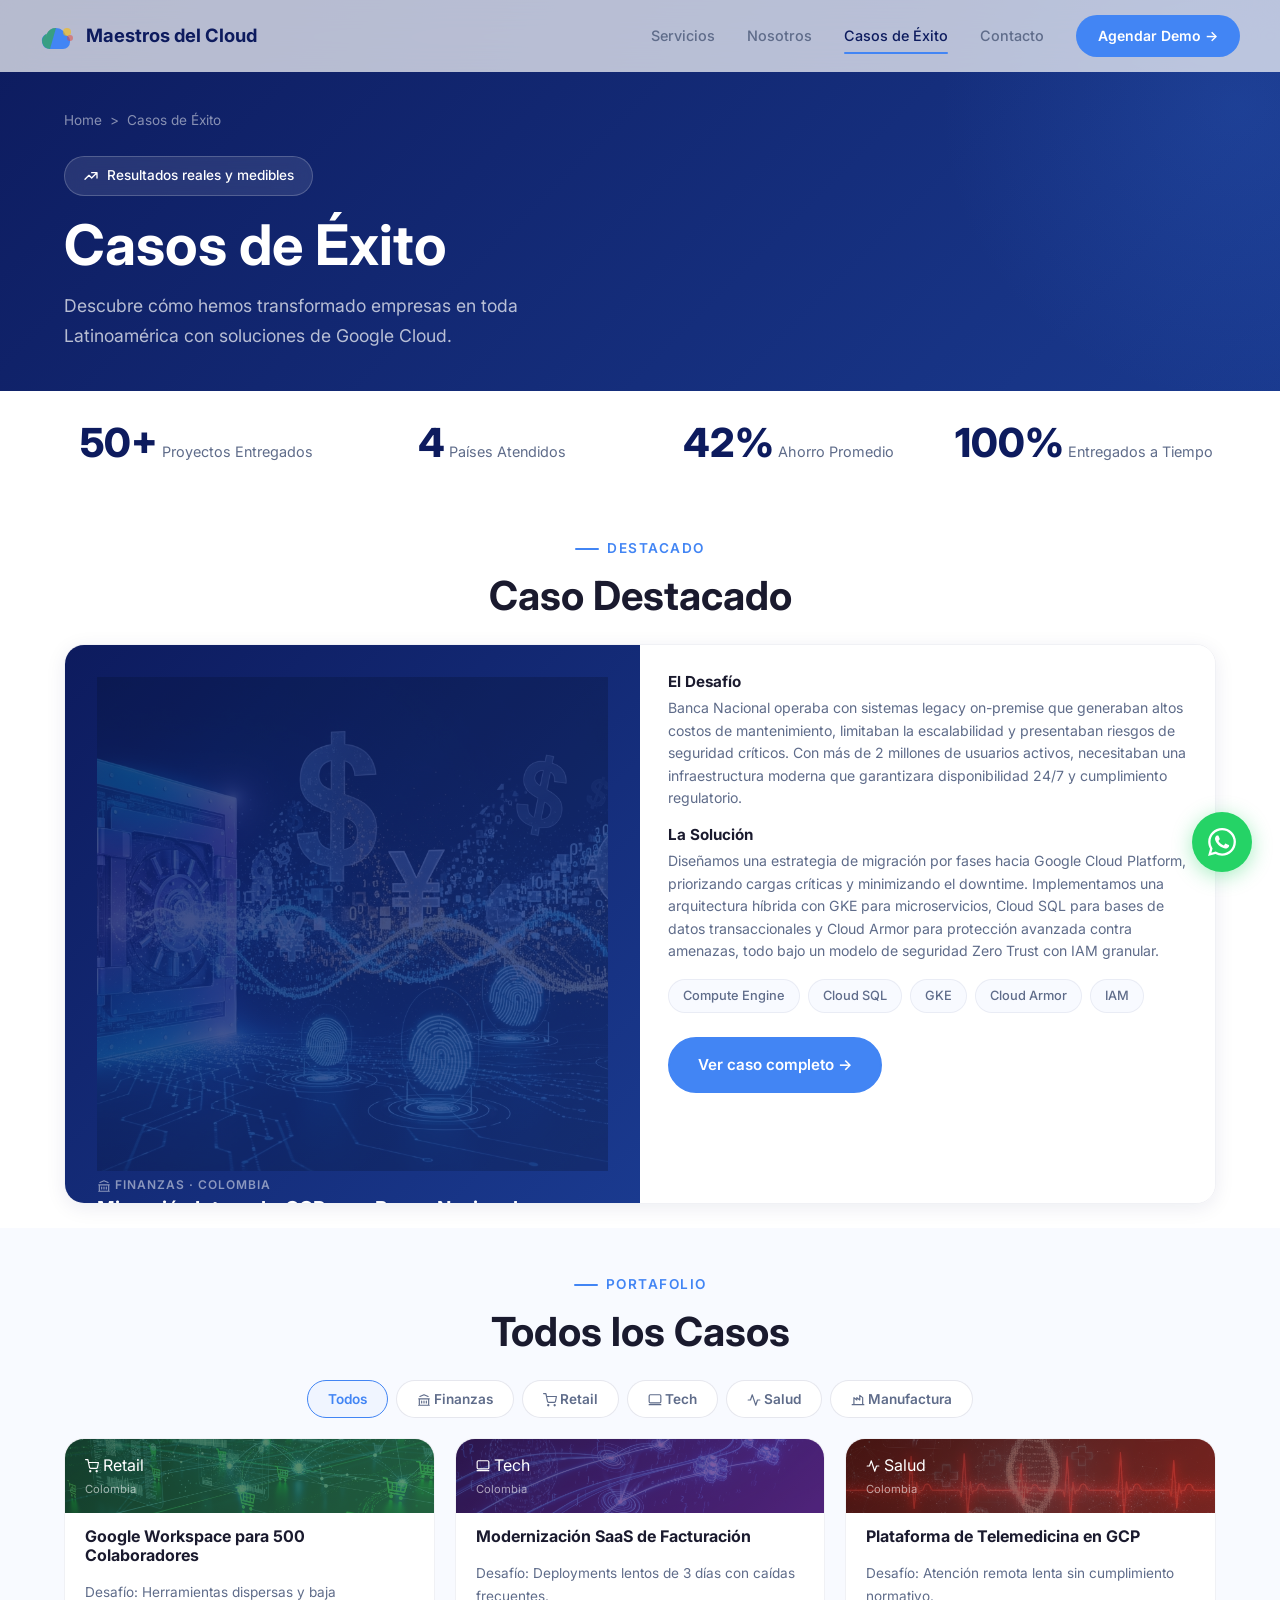
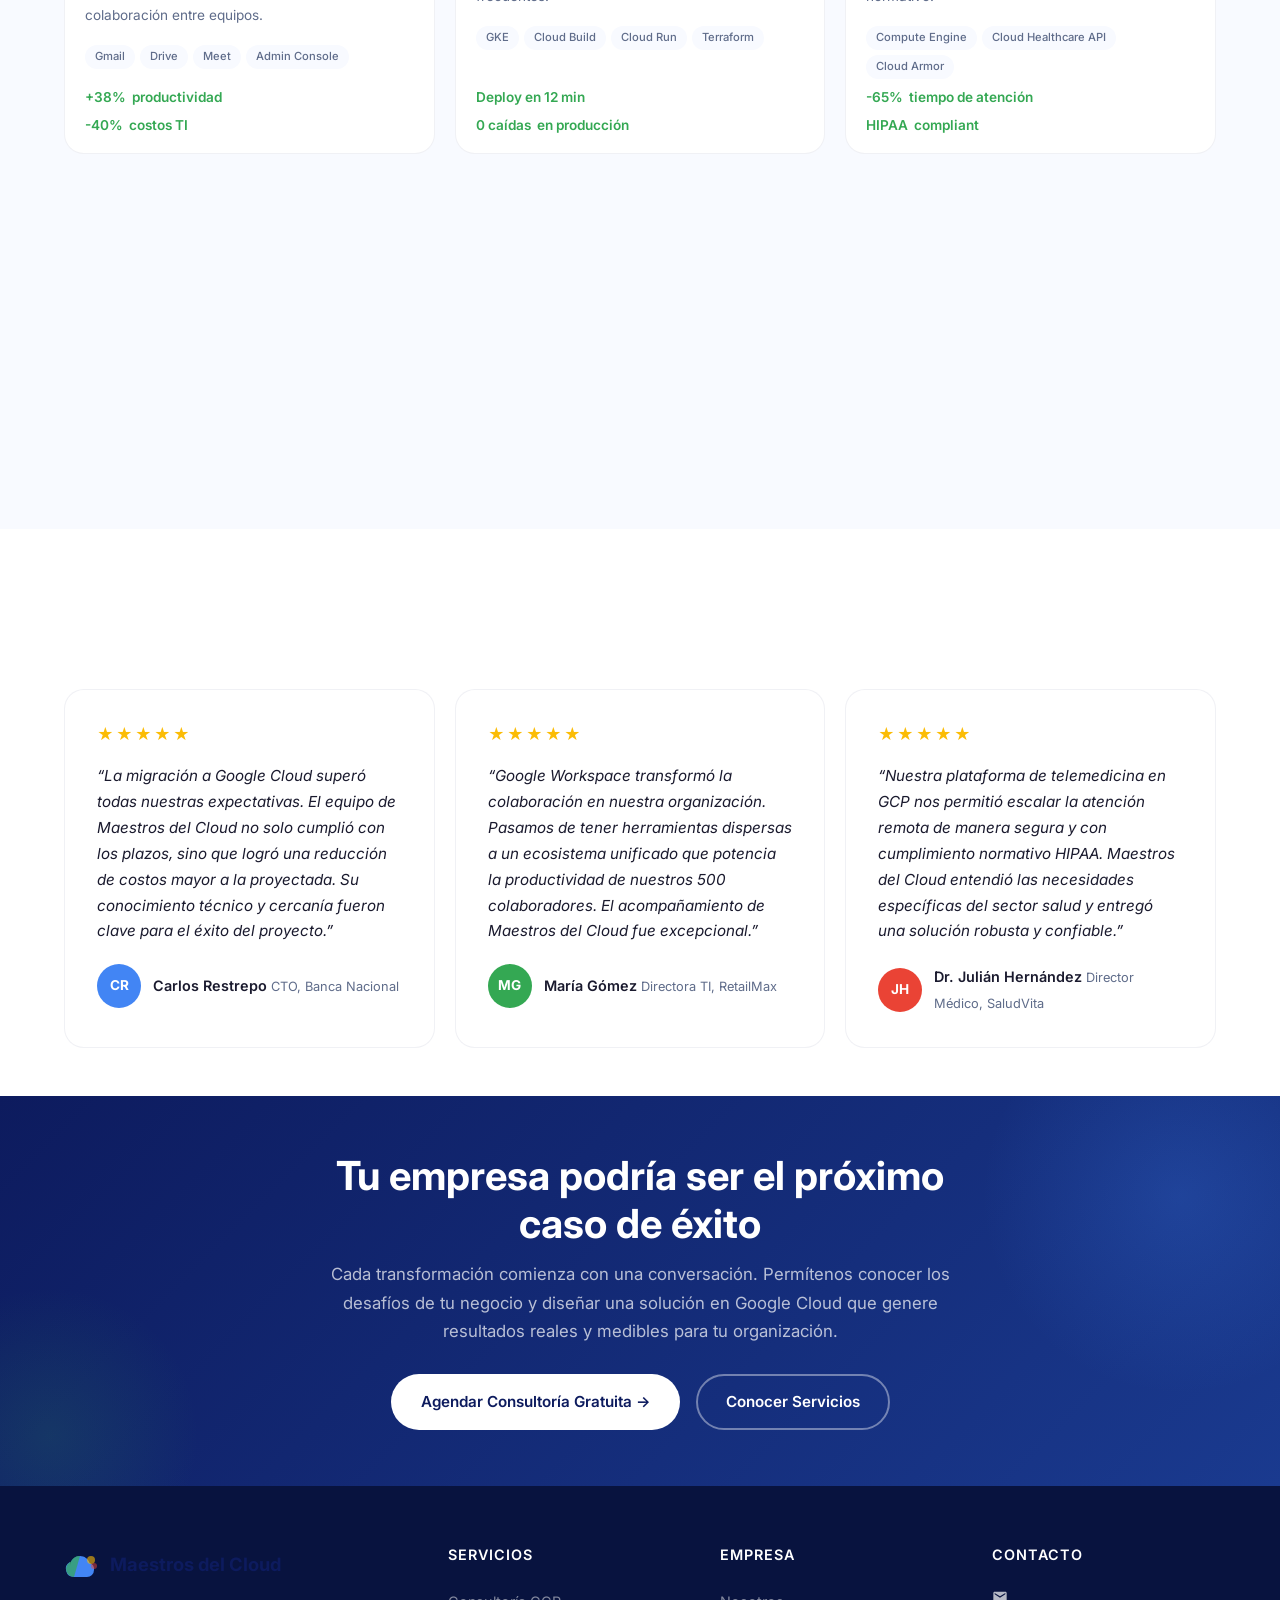
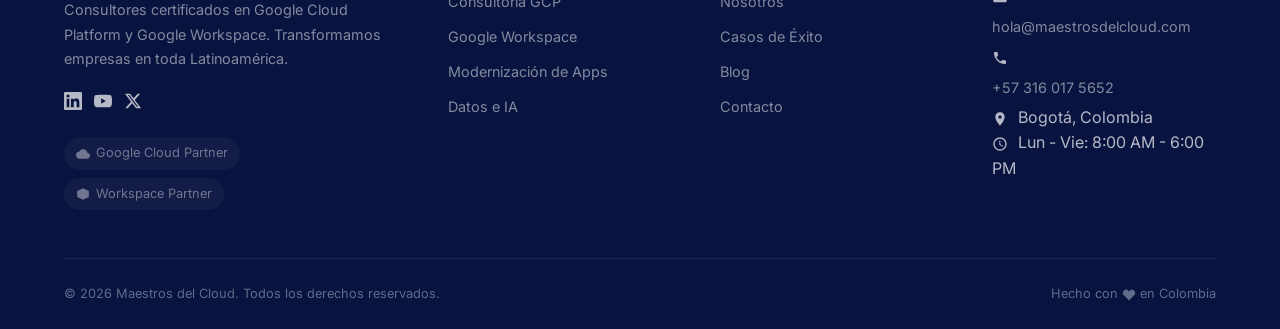
==== commit 6e648728: "fix: update WhatsApp and phone number to +57 316 017 5652 Co-Authored-By: Claude Opus 4.6 (1M contex" ====
--- a/casos.html
+++ b/casos.html
@@ -440,7 +440,7 @@
             </li>
             <li>
               <svg width="16" height="16" viewBox="0 0 24 24" fill="currentColor" style="vertical-align: middle; margin-right: 6px;"><path d="M6.62 10.79c1.44 2.83 3.76 5.14 6.59 6.59l2.2-2.2c.27-.27.67-.36 1.02-.24 1.12.37 2.33.57 3.57.57.55 0 1 .45 1 1V20c0 .55-.45 1-1 1-9.39 0-17-7.61-17-17 0-.55.45-1 1-1h3.5c.55 0 1 .45 1 1 0 1.25.2 2.45.57 3.57.11.35.03.74-.25 1.02l-2.2 2.2z"/></svg>
-              <a href="tel:+576012345678">+57 (601) 234-5678</a>
+              <a href="tel:+573160175652">+57 316 017 5652</a>
             </li>
             <li>
               <svg width="16" height="16" viewBox="0 0 24 24" fill="currentColor" style="vertical-align: middle; margin-right: 6px;"><path d="M12 2C8.13 2 5 5.13 5 9c0 5.25 7 13 7 13s7-7.75 7-13c0-3.87-3.13-7-7-7zm0 9.5a2.5 2.5 0 010-5 2.5 2.5 0 010 5z"/></svg>
@@ -461,7 +461,7 @@
   </footer>
 
   <!-- ============ WHATSAPP FLOAT ============ -->
-  <a href="https://wa.me/576012345678" class="whatsapp-float" target="_blank" aria-label="WhatsApp">
+  <a href="https://wa.me/573160175652" class="whatsapp-float" target="_blank" aria-label="WhatsApp">
     <svg viewBox="0 0 24 24" width="28" height="28" fill="#fff">
       <path d="M17.472 14.382c-.297-.149-1.758-.867-2.03-.967-.273-.099-.471-.148-.67.15-.197.297-.767.966-.94 1.164-.173.199-.347.223-.644.075-.297-.15-1.255-.463-2.39-1.475-.883-.788-1.48-1.761-1.653-2.059-.173-.297-.018-.458.13-.606.134-.133.298-.347.446-.52.149-.174.198-.298.298-.497.099-.198.05-.371-.025-.52-.075-.149-.669-1.612-.916-2.207-.242-.579-.487-.5-.669-.51-.173-.008-.371-.01-.57-.01-.198 0-.52.074-.792.372-.272.297-1.04 1.016-1.04 2.479 0 1.462 1.065 2.875 1.213 3.074.149.198 2.096 3.2 5.077 4.487.709.306 1.262.489 1.694.625.712.227 1.36.195 1.871.118.571-.085 1.758-.719 2.006-1.413.248-.694.248-1.289.173-1.413-.074-.124-.272-.198-.57-.347m-5.421 7.403h-.004a9.87 9.87 0 01-5.031-1.378l-.361-.214-3.741.982.998-3.648-.235-.374a9.86 9.86 0 01-1.51-5.26c.001-5.45 4.436-9.884 9.888-9.884 2.64 0 5.122 1.03 6.988 2.898a9.825 9.825 0 012.893 6.994c-.003 5.45-4.437 9.884-9.885 9.884m8.413-18.297A11.815 11.815 0 0012.05 0C5.495 0 .16 5.335.157 11.892c0 2.096.547 4.142 1.588 5.945L.057 24l6.305-1.654a11.882 11.882 0 005.683 1.448h.005c6.554 0 11.89-5.335 11.893-11.893a11.821 11.821 0 00-3.48-8.413z"/>
     </svg>
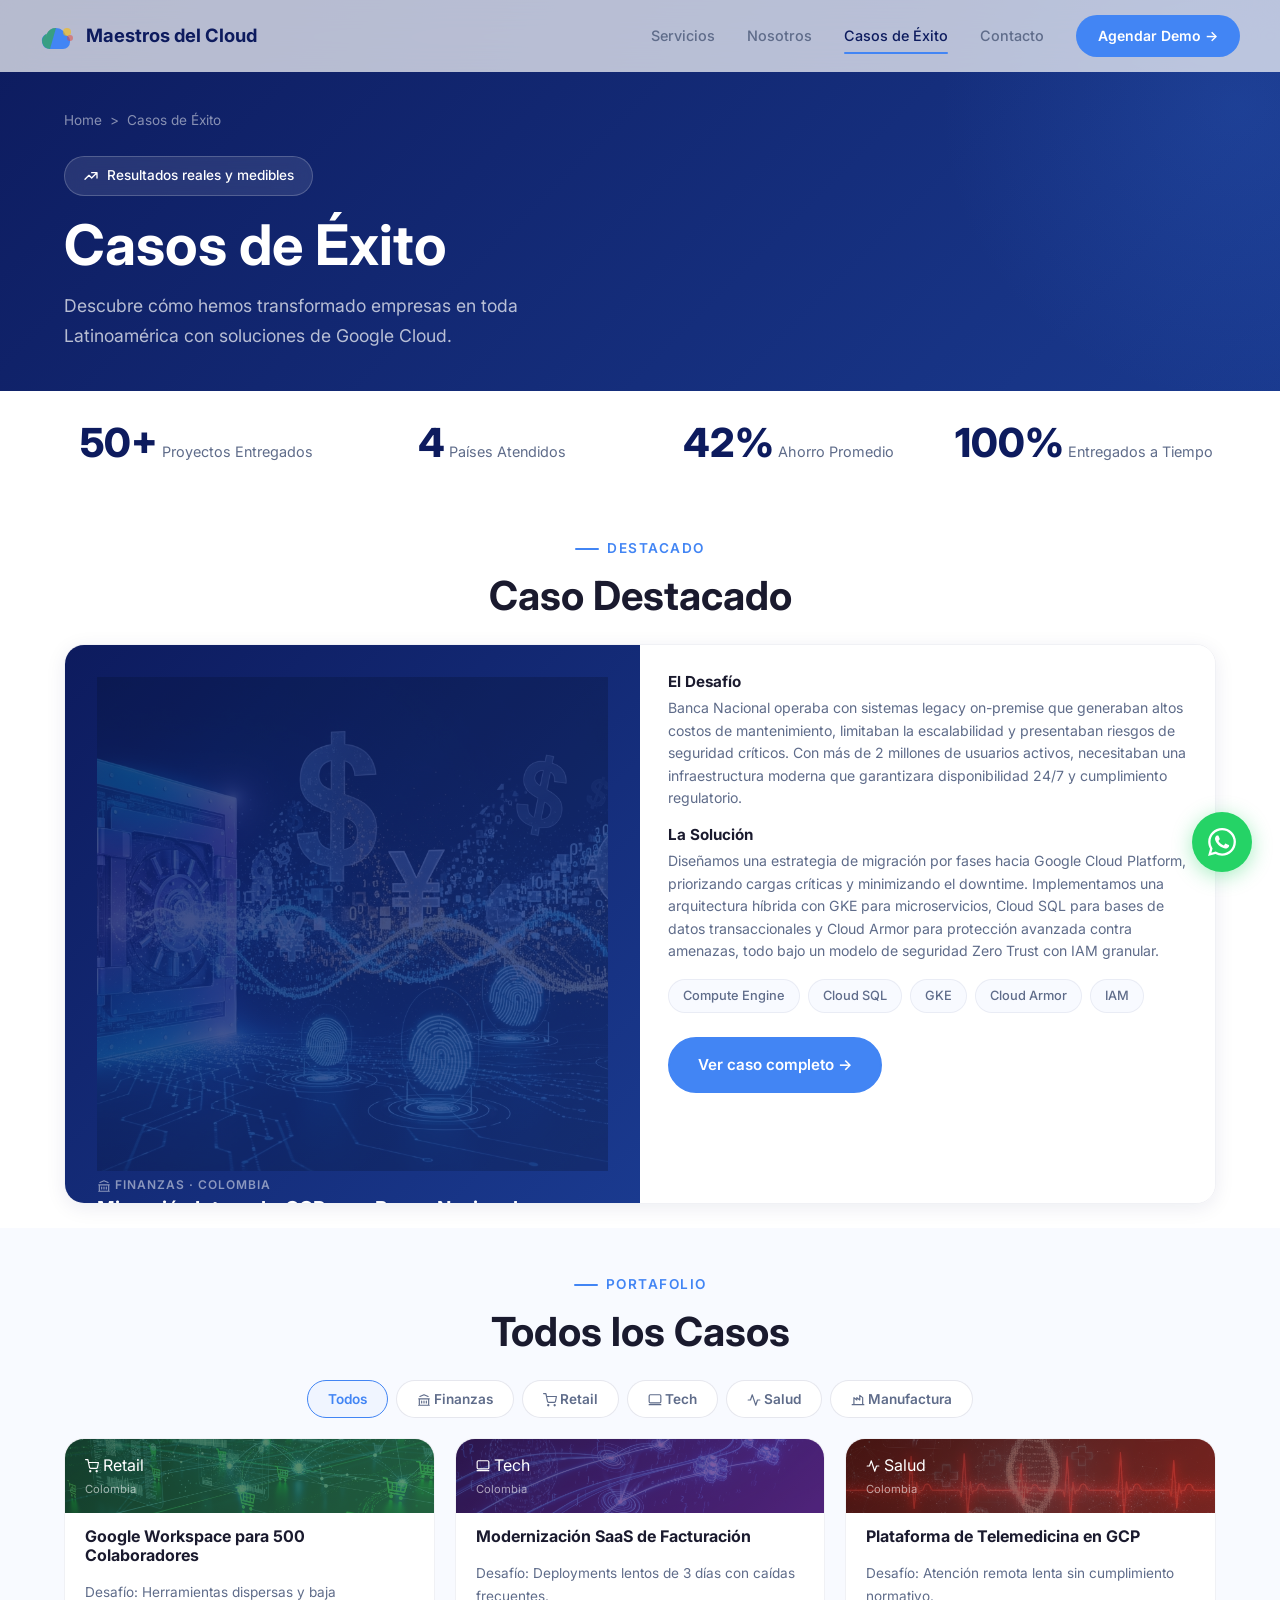
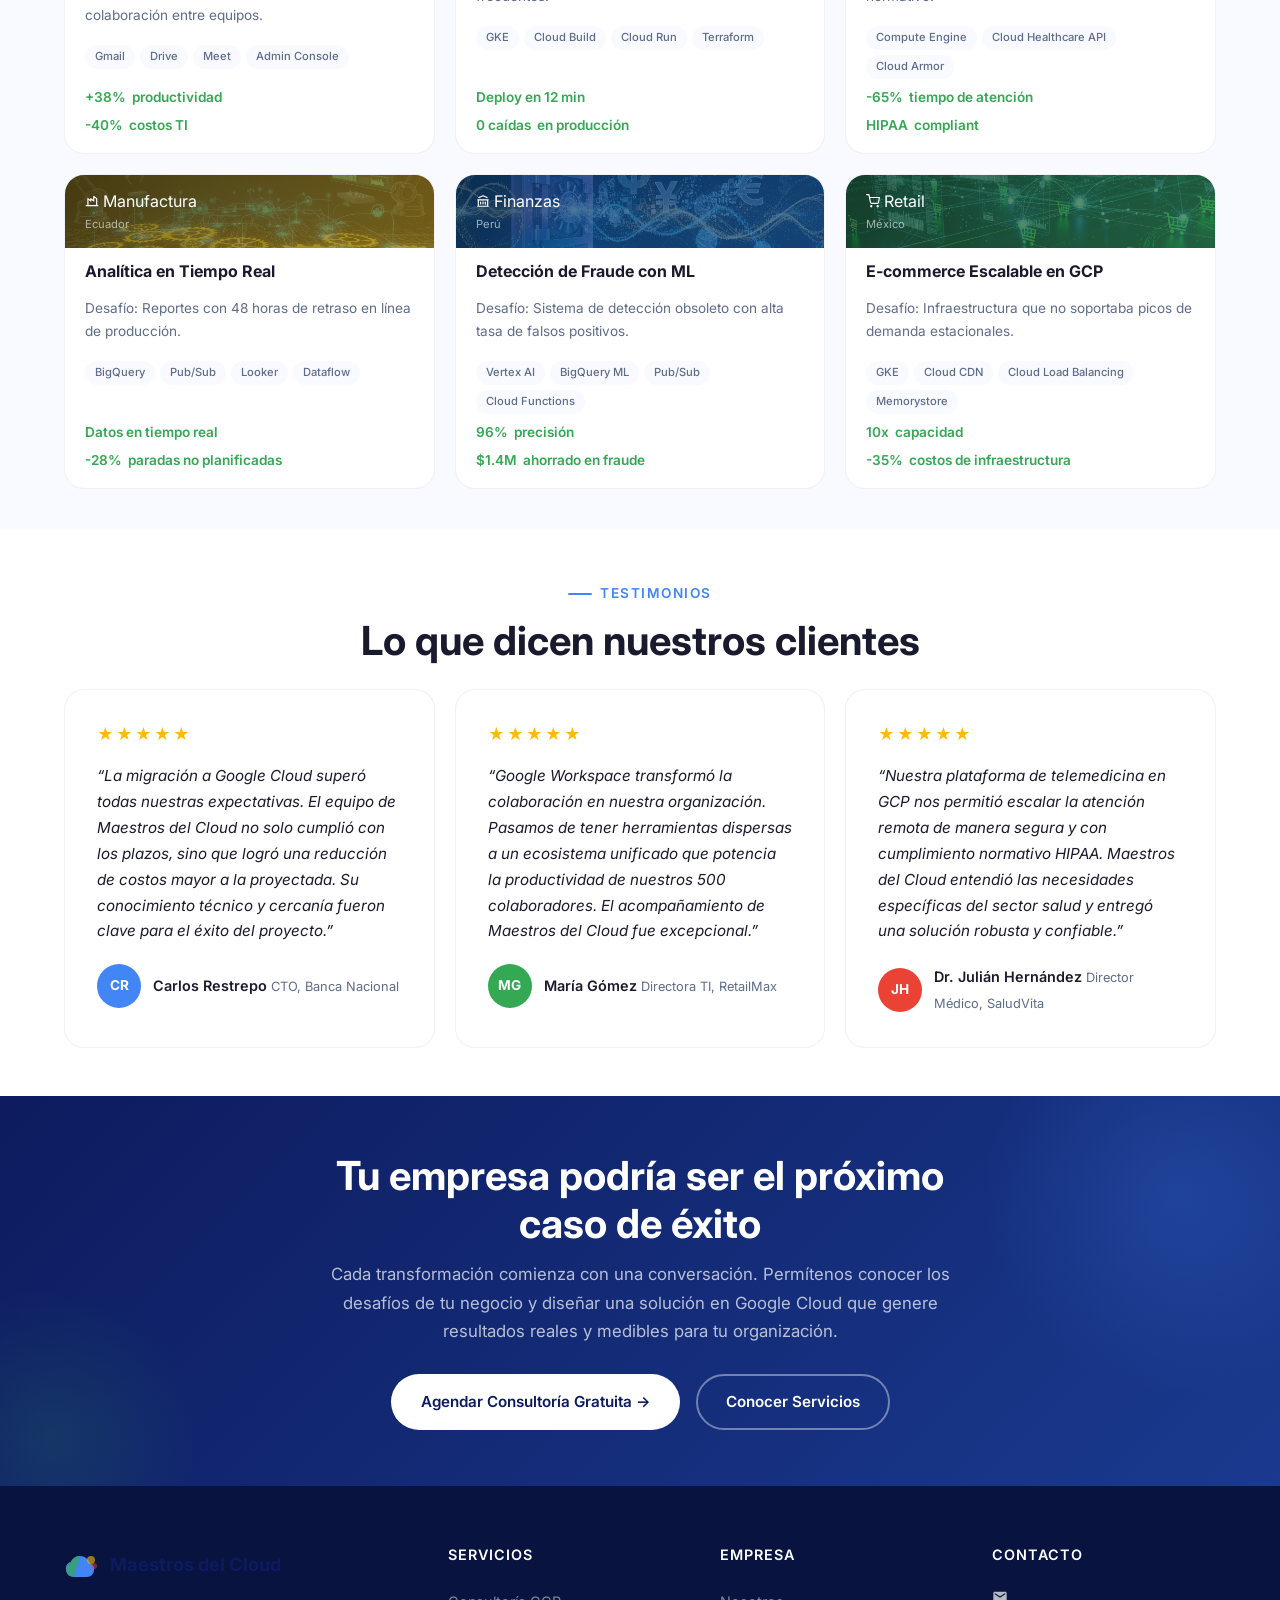
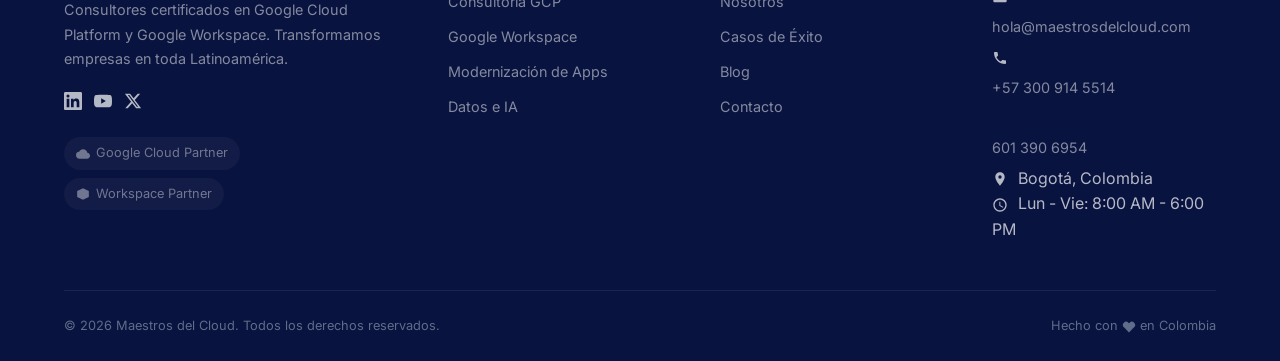
==== commit 71297076: "fix: update support numbers to +57 300 914 5514 and 601 390 6954 Co-Authored-By: Claude Opus 4.6 <no" ====
--- a/casos.html
+++ b/casos.html
@@ -440,7 +440,8 @@
             </li>
             <li>
               <svg width="16" height="16" viewBox="0 0 24 24" fill="currentColor" style="vertical-align: middle; margin-right: 6px;"><path d="M6.62 10.79c1.44 2.83 3.76 5.14 6.59 6.59l2.2-2.2c.27-.27.67-.36 1.02-.24 1.12.37 2.33.57 3.57.57.55 0 1 .45 1 1V20c0 .55-.45 1-1 1-9.39 0-17-7.61-17-17 0-.55.45-1 1-1h3.5c.55 0 1 .45 1 1 0 1.25.2 2.45.57 3.57.11.35.03.74-.25 1.02l-2.2 2.2z"/></svg>
-              <a href="tel:+573160175652">+57 316 017 5652</a>
+              <a href="tel:+573009145514">+57 300 914 5514</a><br>
+              <a href="tel:+576013906954">601 390 6954</a>
             </li>
             <li>
               <svg width="16" height="16" viewBox="0 0 24 24" fill="currentColor" style="vertical-align: middle; margin-right: 6px;"><path d="M12 2C8.13 2 5 5.13 5 9c0 5.25 7 13 7 13s7-7.75 7-13c0-3.87-3.13-7-7-7zm0 9.5a2.5 2.5 0 010-5 2.5 2.5 0 010 5z"/></svg>
@@ -461,7 +462,7 @@
   </footer>
 
   <!-- ============ WHATSAPP FLOAT ============ -->
-  <a href="https://wa.me/573160175652" class="whatsapp-float" target="_blank" aria-label="WhatsApp">
+  <a href="https://wa.me/573009145514" class="whatsapp-float" target="_blank" aria-label="WhatsApp">
     <svg viewBox="0 0 24 24" width="28" height="28" fill="#fff">
       <path d="M17.472 14.382c-.297-.149-1.758-.867-2.03-.967-.273-.099-.471-.148-.67.15-.197.297-.767.966-.94 1.164-.173.199-.347.223-.644.075-.297-.15-1.255-.463-2.39-1.475-.883-.788-1.48-1.761-1.653-2.059-.173-.297-.018-.458.13-.606.134-.133.298-.347.446-.52.149-.174.198-.298.298-.497.099-.198.05-.371-.025-.52-.075-.149-.669-1.612-.916-2.207-.242-.579-.487-.5-.669-.51-.173-.008-.371-.01-.57-.01-.198 0-.52.074-.792.372-.272.297-1.04 1.016-1.04 2.479 0 1.462 1.065 2.875 1.213 3.074.149.198 2.096 3.2 5.077 4.487.709.306 1.262.489 1.694.625.712.227 1.36.195 1.871.118.571-.085 1.758-.719 2.006-1.413.248-.694.248-1.289.173-1.413-.074-.124-.272-.198-.57-.347m-5.421 7.403h-.004a9.87 9.87 0 01-5.031-1.378l-.361-.214-3.741.982.998-3.648-.235-.374a9.86 9.86 0 01-1.51-5.26c.001-5.45 4.436-9.884 9.888-9.884 2.64 0 5.122 1.03 6.988 2.898a9.825 9.825 0 012.893 6.994c-.003 5.45-4.437 9.884-9.885 9.884m8.413-18.297A11.815 11.815 0 0012.05 0C5.495 0 .16 5.335.157 11.892c0 2.096.547 4.142 1.588 5.945L.057 24l6.305-1.654a11.882 11.882 0 005.683 1.448h.005c6.554 0 11.89-5.335 11.893-11.893a11.821 11.821 0 00-3.48-8.413z"/>
     </svg>
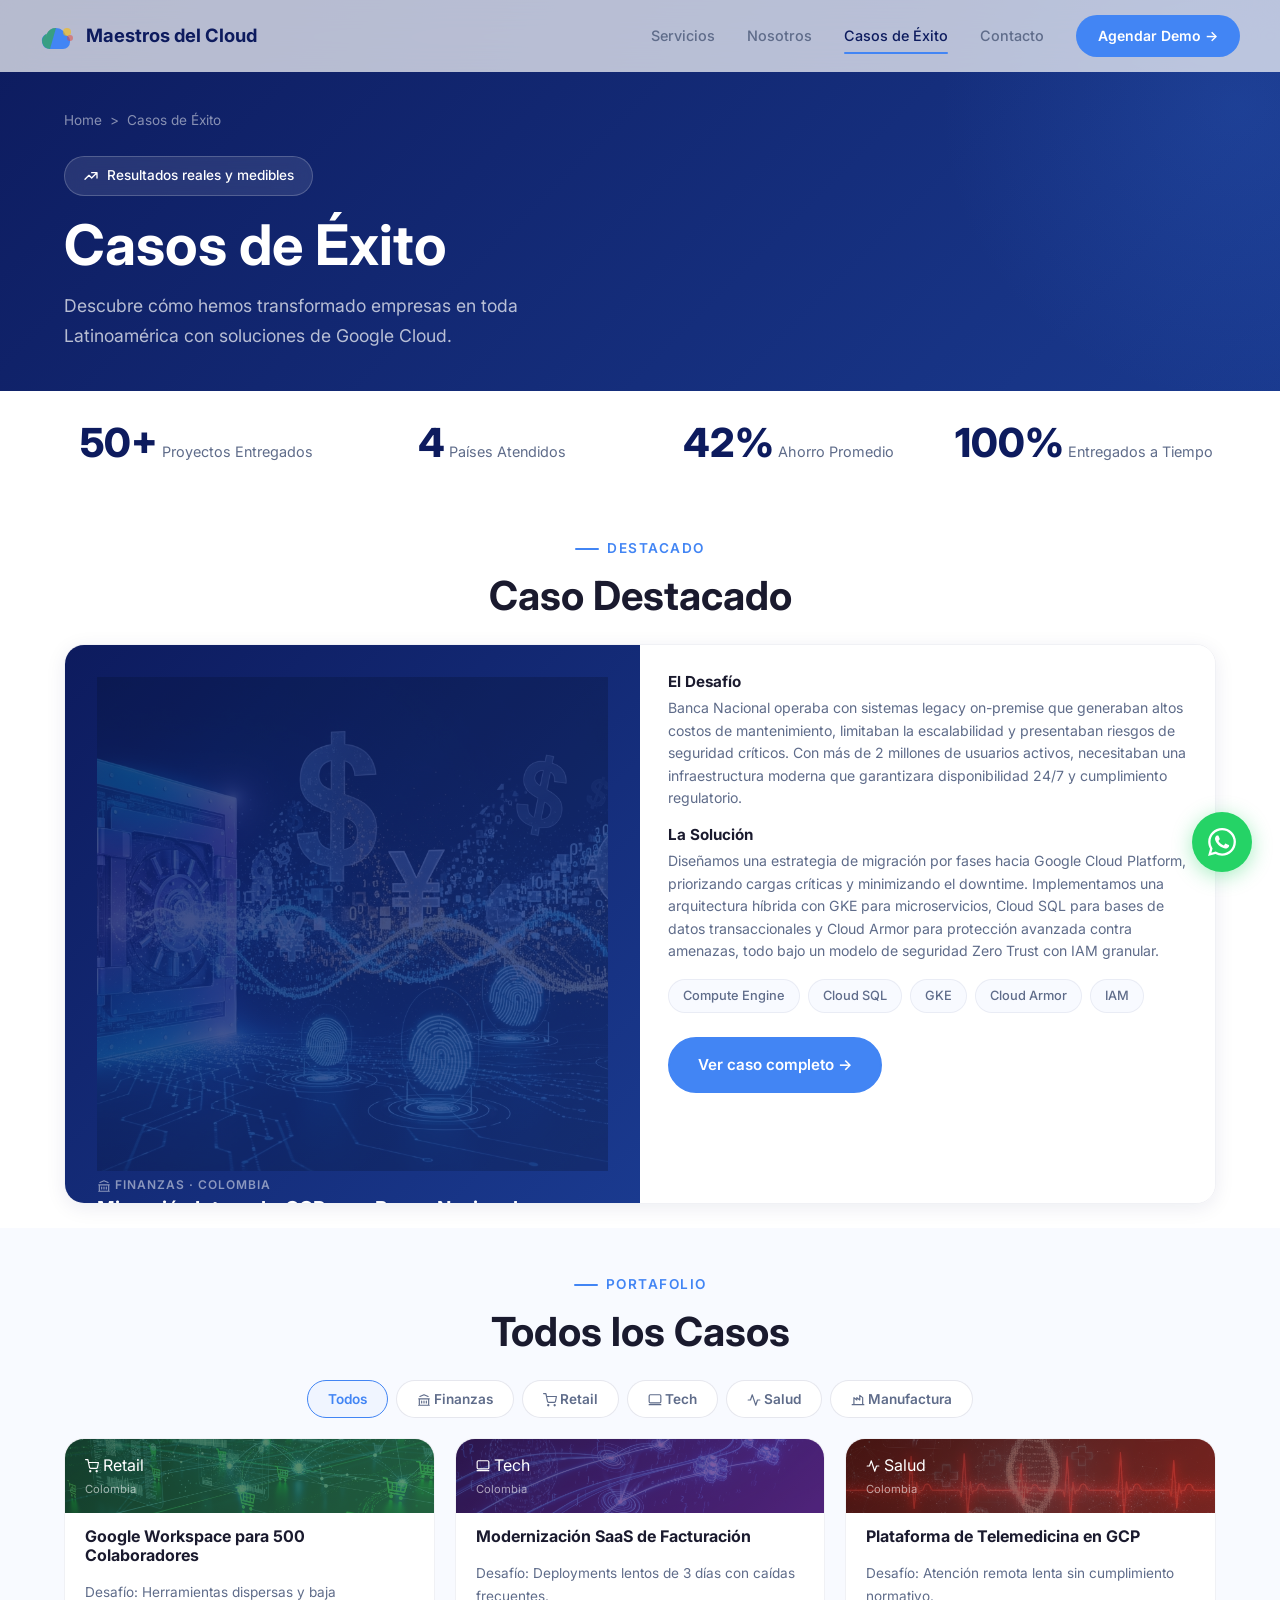
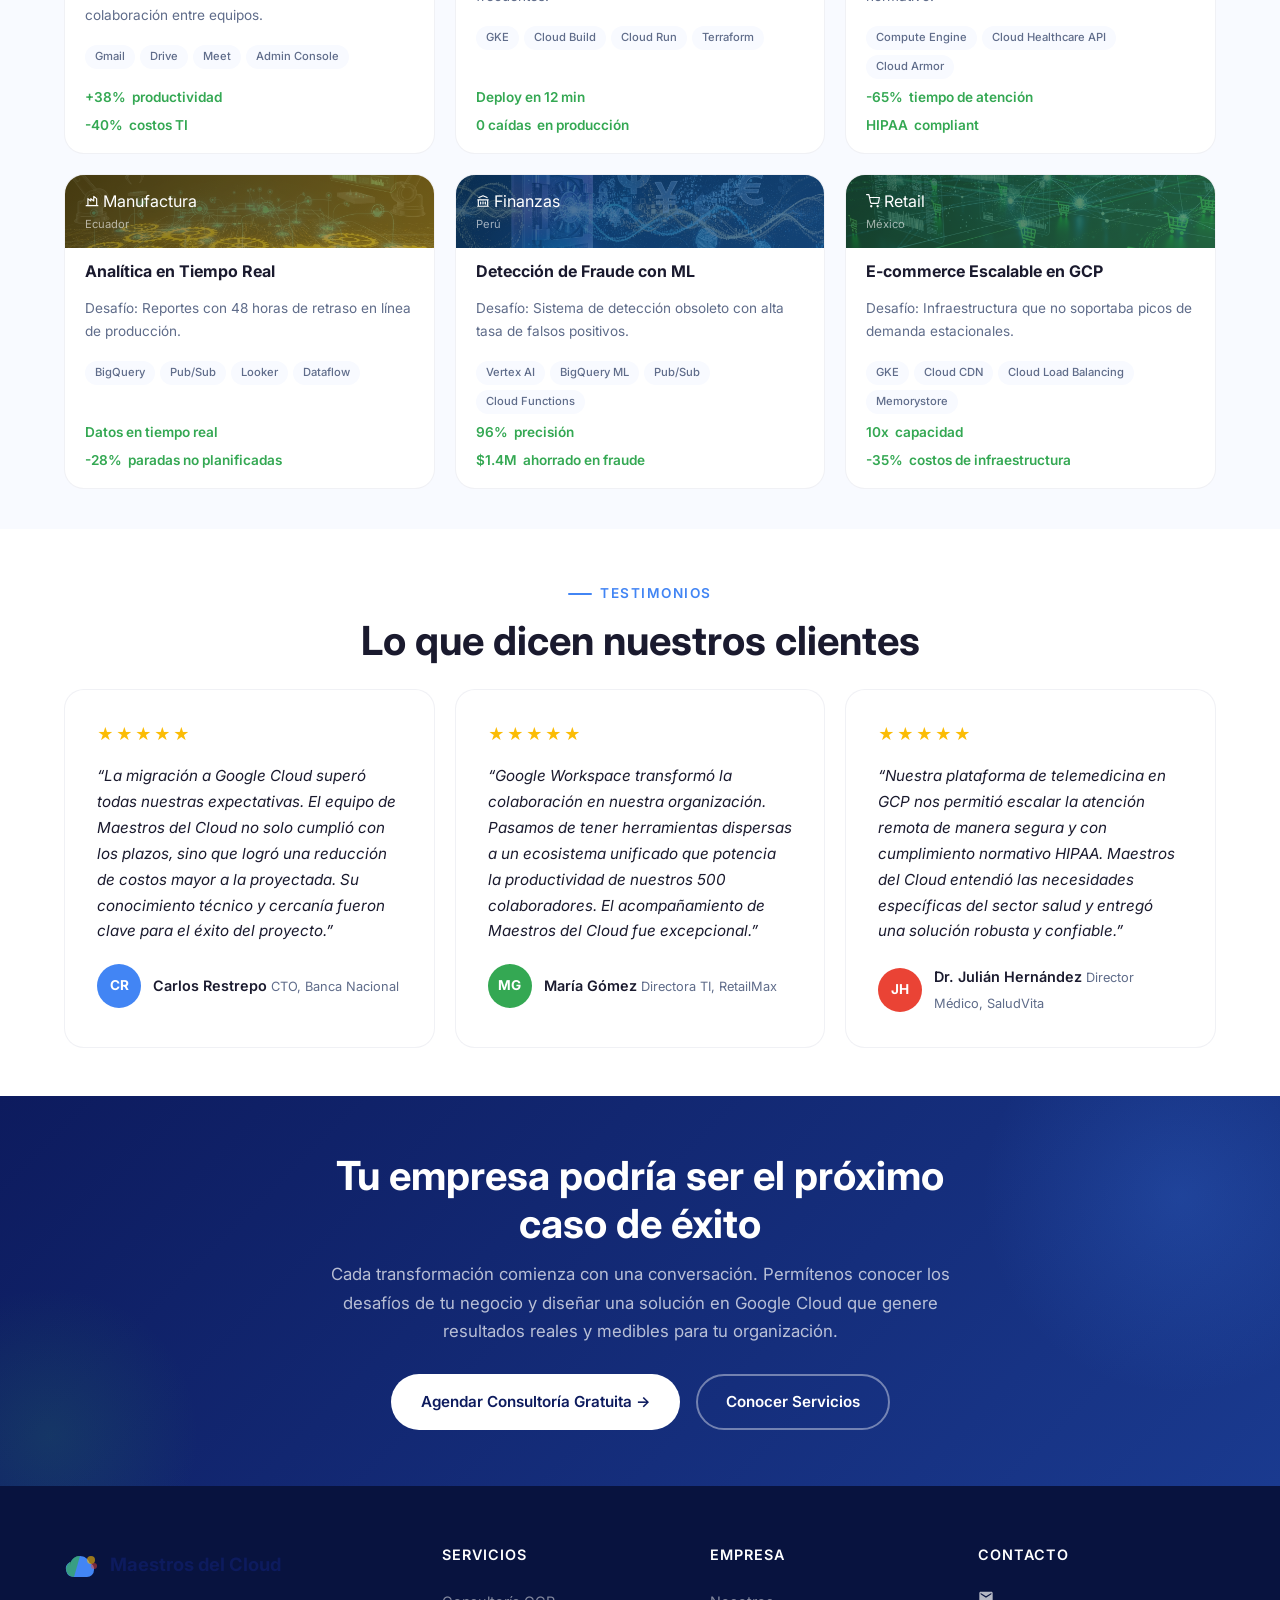
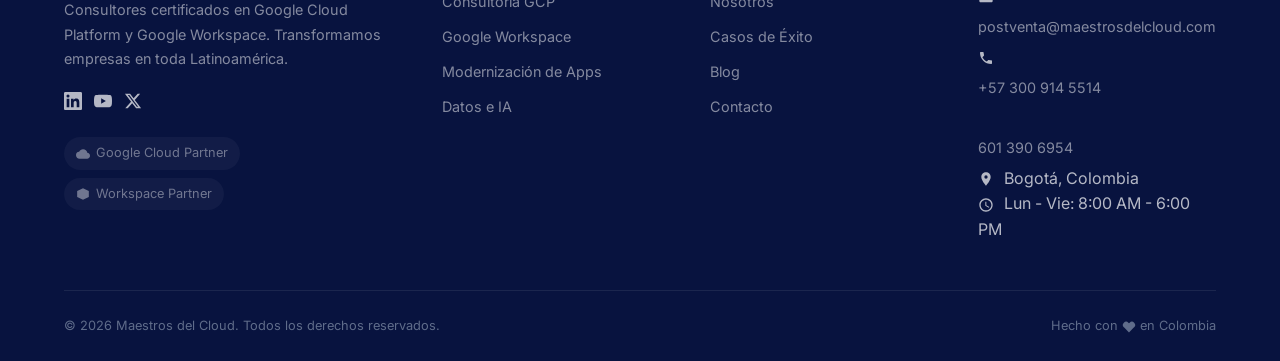
==== commit 351c80db: "feat: update contact email to postventa@ and add Habeas Data section - Replace hola@/info@maestrosde" ====
--- a/casos.html
+++ b/casos.html
@@ -436,7 +436,7 @@
           <ul>
             <li>
               <svg width="16" height="16" viewBox="0 0 24 24" fill="currentColor" style="vertical-align: middle; margin-right: 6px;"><path d="M20 4H4c-1.1 0-2 .9-2 2v12c0 1.1.9 2 2 2h16c1.1 0 2-.9 2-2V6c0-1.1-.9-2-2-2zm0 4l-8 5-8-5V6l8 5 8-5v2z"/></svg>
-              <a href="mailto:hola@maestrosdelcloud.com">hola@maestrosdelcloud.com</a>
+              <a href="mailto:postventa@maestrosdelcloud.com">postventa@maestrosdelcloud.com</a>
             </li>
             <li>
               <svg width="16" height="16" viewBox="0 0 24 24" fill="currentColor" style="vertical-align: middle; margin-right: 6px;"><path d="M6.62 10.79c1.44 2.83 3.76 5.14 6.59 6.59l2.2-2.2c.27-.27.67-.36 1.02-.24 1.12.37 2.33.57 3.57.57.55 0 1 .45 1 1V20c0 .55-.45 1-1 1-9.39 0-17-7.61-17-17 0-.55.45-1 1-1h3.5c.55 0 1 .45 1 1 0 1.25.2 2.45.57 3.57.11.35.03.74-.25 1.02l-2.2 2.2z"/></svg>
